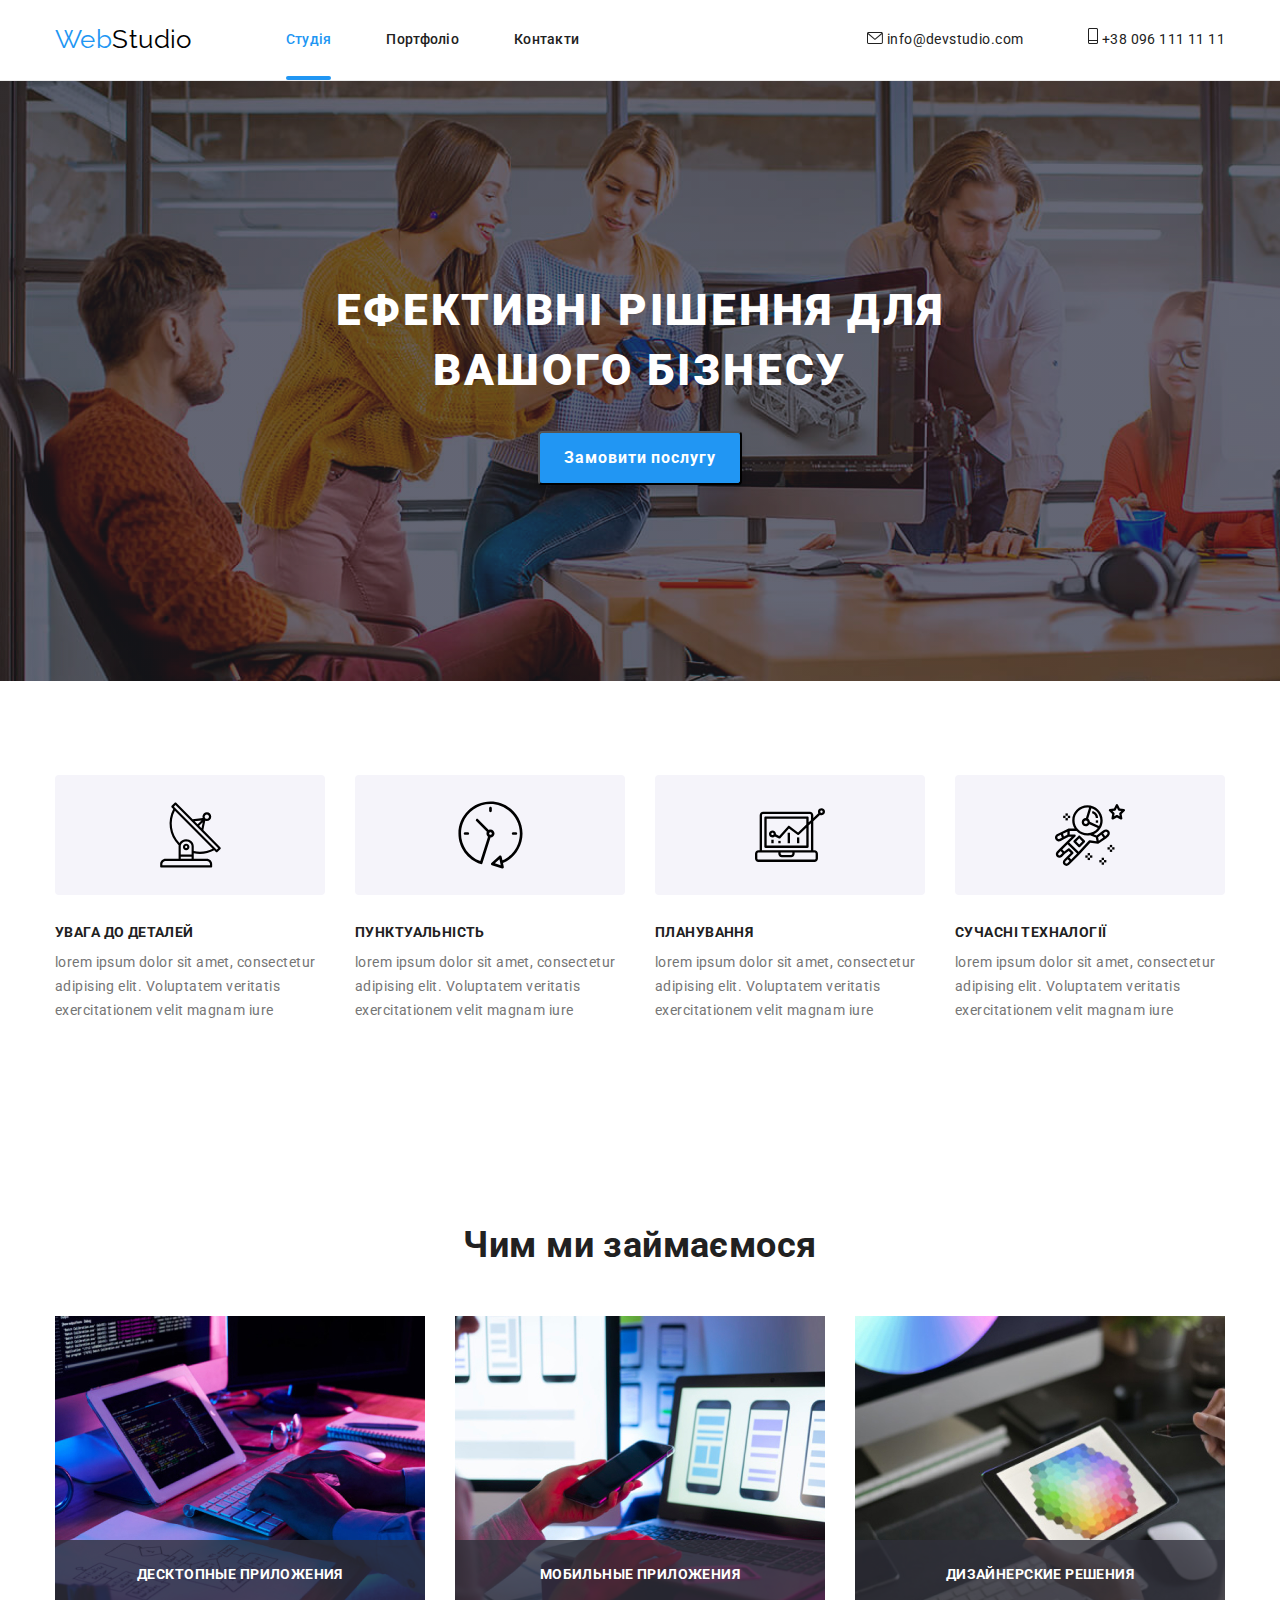
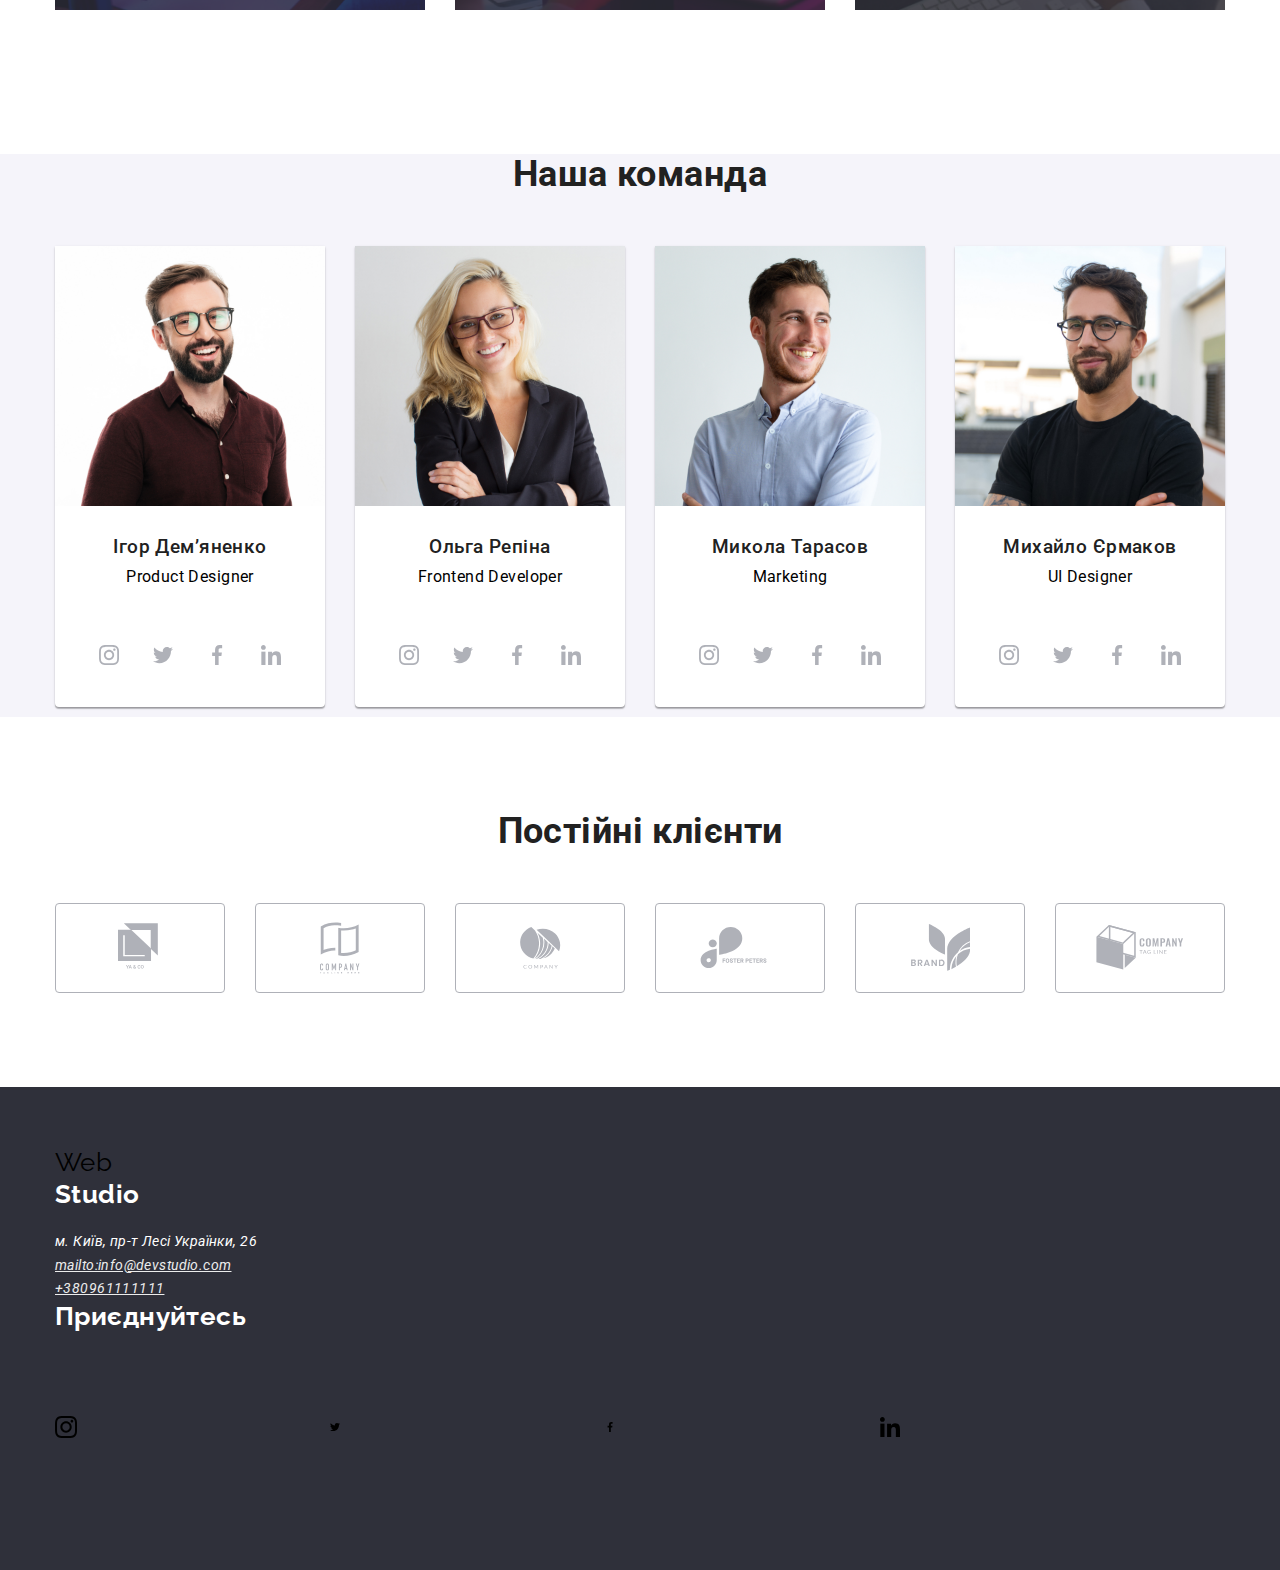
==== index.html @ a6f853f0 "commit" ====
<!DOCTYPE html>
<html lang="en">
<head>
    <meta charset="UTF-8">
    <meta http-equiv="X-UA-Compatible" content="IE=edge">
    <meta name="viewport" content="width=device-width, initial-scale=1.0">
    <link
    href="https://fonts.googleapis.com/css2?family=Raleway:ital,wght@0,700;1,700&family=Roboto:wght@400;500;700;900&display=swap"
    rel="stylesheet"
    />
    <link rel="stylesheet" href="https://cdnjs.cloudflare.com/ajax/libs/modern-normalize/1.1.0/modern-normalize.css" />
    <link rel="stylesheet" href="./css/stayl.css">
    <title>Document</title>
</head>
<body>
  
    <!-- Шапка -->
    <header class="border">
      <div class="container">
      <nav class="top-navigation">
      <a href="./" class="logo link"><span class="logo-interactive">Web</span>Studio</a>
      <ul class="list top-conection">
      <li class="item"><a href="./index.html" class="link current nav-link">Студія</a></li>
      <li class="item"><a href="./portfolio.html" class="link nav-link">Портфоліо</a></li>
      <li class="item"><a href="" class="link nav-link">Контакти</a></li>
      </ul>
      <ul class="list top-contacts">
      <li class="item">
      <a href="mailto:info@devstudio.com" class="link contacts">
      <svg class="icon-contacts" width="16" height="12">
      <use href="./img/sprite.svg#icon-envelope"></use>
      </svg>
      info@devstudio.com
      </a>
      </li>
      <li><a href="tel:+380961111111" class="link contacts">
      <svg class="icon-contacts" width="10" height="16">
      <use href="./img/sprite.svg#icon-vector"></use>
      </svg>
      +38 096 111 11 11</a></li>
      </ul>
      </nav>
      </div>
      </header>

    <main>
        <!--Ефективні рішення для бізнесу -->
     <section class="hero">
      <div class="container">
        <h1 class="hero-title">Ефективні рішення для вашого бізнесу</h1>
        <button type="button" class="hero-button">Замовити послугу</button> 
      </div>
     </section>

    

     <!--позетивни сторони-->
     <section class="section about-us">
      <div class="container">
      <h2 class="visually-hidden">наші переваги</h2>
      <ul class="list about-us-list">
        <li class="item"> <div class="abaut-icon"><svg class="icon" width="65" haighi="70"><use href="./img/sprite.svg#icon-antenna"></use></svg></div>
          <h3 class="about-us-title">УВАГА ДО ДЕТАЛЕЙ</h3>
          <p>lorem ipsum dolor sit amet, consectetur adipising elit. Voluptatem veritatis exercitationem velit magnam iure </p></li>
        <li class="item"><div class="abaut-icon"><svg class="icon" width="67" haighi="70"><use href="./img/sprite.svg#icon-clock-1"></use></svg></div>
          <h3 class="about-us-title">Пунктуальність</h3>
          <p>lorem ipsum dolor sit amet, consectetur adipising elit. Voluptatem veritatis exercitationem velit magnam iure</p></li>
        <li class="item"><div class="abaut-icon"><svg class="icon" width="70" haighi="54"><use href="./img/sprite.svg#icon-diagram-1"></use></svg></div>
          <h3 class="about-us-title">Планування</h3>
          <p>lorem ipsum dolor sit amet, consectetur adipising elit. Voluptatem veritatis exercitationem velit magnam iure</p></li>
        <li class="item"><div class="abaut-icon"><svg class="icon" width="70" haighi="70"><use href="./img/sprite.svg#icon-astronaut"></use></svg></div>
          <h3 class="about-us-title">сучасні техналогіЇ</h3>
          <p>lorem ipsum dolor sit amet, consectetur adipising elit. Voluptatem veritatis exercitationem velit magnam iure</p></li>
      </ul>
    </div>  
     </section>

     <!--Чим ми займаємося-->
     <section class="our-work section ">
      <div class="container">
      <h2 class="section-nav">Чим ми займаємося</h2>
      <ul class="list our-work-list ">
        <li class="item-woks"><img src="./img/img.jpg" alt="компютер" width="370"> 
           <p class="our-works-text">Десктопные приложения</p>
        </li>
        <li class="item-woks"><img src="./img/box 2.jpg" alt="телефон" width="370">
        <p class="our-works-text">Мобильные приложения</p></li>
        <li class="item-woks"><img src="./img/box 3.jpg" alt="планшет" width="370">
        <p class="our-works-text">Дизайнерские решения</p></li>
      </ul>
    </div>
     </section>
      
    

     <section class=" our-team">
      <div class="container">
      <h2 class="section-nav">Наша команда</h2>
      <ul class="list-team list">
        <li class="team-member"> 
          <img src="./img/w.jpg" alt="Ігор Дем’яненко" width="270">
          <div class="team-info"> <h3 class="team-title">Ігор Дем’яненко</h3>
            <p>Product Designer</p> </div>  
         
          <ul class="list social-icon">
            <li class="social-icon-item"><a href="" class="social-icon-link" target="_blank"><svg class="icon">
                  <use href="./img/sprite.svg#icon-instagram"></use>
                </svg></a></li>
            <li class="social-icon-item"><a href="" class="social-icon-link" target="_blank"><svg class="icon">
                  <use href="./img/sprite.svg#icon-twitter"></use>
                </svg></a></li>
            <li class="social-icon-item"><a href="" class="social-icon-link" target="_blank"><svg class="icon">
                  <use href="./img/sprite.svg#icon-facebook"></use>
                </svg></a></li>
            <li class="social-icon-item"><a href="" class="social-icon-link" target="_blank"><svg class="icon">
                  <use href="./img/sprite.svg#icon-linkedin"></use>
                </svg></a></li>
          </ul>
        </li>
       
        <li class="team-member">
          <img src="./img/ww.jpg" alt="Ольга Репіна" width="270">
          <div class="team-info"> <h3 class="team-title"> Ольга Репіна</h3>
            <p>Frontend Developer</p></div>
              <ul class="list social-icon">
            <li class="social-icon-item"><a href="" class="social-icon-link" target="_blank"><svg class="icon">
                  <use href="./img/sprite.svg#icon-instagram"></use>
                </svg></a></li>
            <li class="social-icon-item"><a href="" class="social-icon-link" target="_blank"><svg class="icon">
                  <use href="./img/sprite.svg#icon-twitter"></use>
                </svg></a></li>
            <li class="social-icon-item"><a href="" class="social-icon-link" target="_blank"><svg class="icon">
                  <use href="./img/sprite.svg#icon-facebook"></use>
                </svg></a></li>
            <li class="social-icon-item"><a href="" class="social-icon-link" target="_blank"><svg class="icon">
                  <use href="./img/sprite.svg#icon-linkedin"></use>
                </svg></a></li>
          </ul>
        </li>

        <li class="team-member">
          <img src="./img/www.jpg" alt="Микола Тарасов" width="270">
          <div class="team-info"> 
            <h3 class="team-title">Микола Тарасов</h3>
            <p>Marketing</p>
          </div>
        
          <ul class="list social-icon">
            <li class="social-icon-item"><a href="" class="social-icon-link" target="_blank"><svg class="icon">
                  <use href="./img/sprite.svg#icon-instagram"></use>
                </svg></a></li>
            <li class="social-icon-item"><a href="" class="social-icon-link" target="_blank"><svg class="icon">
                  <use href="./img/sprite.svg#icon-twitter"></use>
                </svg></a></li>
            <li class="social-icon-item"><a href="" class="social-icon-link" target="_blank"><svg class="icon">
                  <use href="./img/sprite.svg#icon-facebook"></use>
                </svg></a></li>
            <li class="social-icon-item"><a href="" class="social-icon-link" target="_blank"><svg class="icon">
                  <use href="./img/sprite.svg#icon-linkedin"></use>
                </svg></a></li>
          </ul>
          
        </li>

        <li class="team-member">
          <img src="./img/wwww.jpg" alt="UI Designer" width="270" />
          <div class="team-info">
            <h3 class="team-title">Михайло Єрмаков</h3>
            <p>UI Designer</p>
          </div>
          <ul class="list social-icon">
            <li class="social-icon-item"><a href="" class="social-icon-link" target="_blank"><svg class="icon">
                  <use href="./img/sprite.svg#icon-instagram"></use>
                </svg></a></li>
            <li class="social-icon-item"><a href="" class="social-icon-link" target="_blank"><svg class="icon">
                  <use href="./img/sprite.svg#icon-twitter"></use>
                </svg></a></li>
            <li class="social-icon-item"><a href="" class="social-icon-link" target="_blank"><svg class="icon">
                  <use href="./img/sprite.svg#icon-facebook"></use>
                </svg></a></li>
            <li class="social-icon-item"><a href="" class="social-icon-link" target="_blank"><svg class="icon">
                  <use href="./img/sprite.svg#icon-linkedin"></use>
                </svg></a></li>
          </ul>
        </li>

        </li>
      </ul>
    </div>
     </section>
     <!--Постійні клієнти-->

     <section class="section">

      <div class="container">

        <h2 class="section-nav">Постійні клієнти</h2>

        <ul class="list client-list">

          <li class="client-item"><a href="" class="client-link"><svg class="client-item" width="44" height="49">

                <use href="./img/sprite.svg#icon-logo-1"></use>

              </svg></a></li>

          <li class="client-item"><a href="" class="client-link"><svg class="client-item" width="40" height="52">

                <use href="./img/sprite.svg#icon-logo-2"></use>

              </svg></a></li>

          <li class="client-item"><a href="" class="client-link"><svg class="client-item" width="41" height="42">

                <use href="./img/sprite.svg#icon-logo-3"></use>

              </svg></a></li>

          <li class="client-item"><a href="" class="client-link"><svg class="client-item" width="80" height="42">

                <use href="./img/sprite.svg#icon-logo-4"></use>

              </svg></a></li>

          <li class="client-item"><a href="" class="client-link"><svg class="client-item" width="59" height="47">

                <use href="./img/sprite.svg#icon-logo-5"></use>

              </svg></a></li>

          <li class="client-item"><a href="" class="client-link"><svg class="client-item" width="90" height="45">

                <use href="./img/sprite.svg#icon-logo-6"></use>

              </svg></a></li>

        </ul>

      </div>

    </section>
    
     <footer class="footer-bg">
      <div class="container">
        <a href=""class="link logo">Web
           <span class="logo-footer">Studio</span>          
        </a>
      
      <address>
        <ul class="list">
          <li class="adres">м. Київ, пр-т Лесі Українки, 26</li>
        <li class="adres-nav"><a href="mailto:info@devstudio.com"class="link-nav">mailto:info@devstudio.com</a></li>
        <li class="adres-nav"><a href="tel:+380961111111"class="link-nav">+380961111111</a></li>
        </ul>
      </address>
    </div>
    <div class="container">
      <span class="logo-footer">Приєднуйтесь</span>
       <ul class="list section-li" >
          <li class="item-client"><svg class="item-client" width="22" haighi="22"><use href="./img/sprite.svg#icon-instagram"></use></svg></a></li>
           <li class="item-client"><svg class="item-client" width="10" haighi="20"><use href="./img/sprite.svg#icon-twitter"></use></svg></a></li>
           <li class="item-client"><svg class="item-client" width="10" haighi="20"><use href="./img/sprite.svg#icon-facebook"></use></svg></a></li>
           <li class="item-client"><svg class="item-client" width="20" haighi="20"><use href="./img/sprite.svg#icon-linkedin"></use></svg></a></li>
         </div>   
         
       </ul>
       </div>
     </footer>

    <!--Приєднуйтесь -->
     <!-- <section class="section-ikon"> -->
     
     <!-- </section> -->


    </main>
        
    
</body>
</html>
---- css/stayl.css ----
:root{
    --accent-color: #2196f3;
    --primary-text-color: #212121;
    --secondary-text-color: #757575;
    --primary-background-color: #f5f4fa;
    --hero-footer-background: #2f303a;
    --nav-footer-colot: rgba(255, 255, 255, 0.6);
    --animation-color:125 ;
}


body{
    font-family: 'Roboto', sans-serif;
    font-weight: 400;
  font-size: 14px;
  line-height: 1.71;
  letter-spacing: 0.03em;
}

img {
  display: block;
  max-width: 100%;
  height: auto;
}

h1,
h2,
h3,
h4,
h5,
h6,
p,

.ul {
  margin-top: 0;
}

.list {
    list-style: none;
    margin: 0;
    padding: 0;
  }

  .container {
    width: 1200px;
    padding-left: 15px;
    padding-right: 15px;
    margin-left: auto;
    margin-right: auto;
  }


  .section{
    padding-top: 94px;
    padding-bottom: 94px;
  }

  .link {
    text-decoration: none;
    color: var(--primary-text-color);
  }

  
  .link:hover,
  .link:focus {
    color: var(--accent-color);
  }

  .address {
    font-style: normal;
  }

  .visually-hidden {
    position: absolute !important;
    clip: rect(1px 1px 1px 1px);
    clip: rect(1px, 1px, 1px, 1px);
    padding: 0 !important;
    border: 0 !important;
    height: 1px !important;
    width: 1px !important;
    overflow: hidden;
  }

  .border {
    border-bottom: 1px solid #ECECEC;
    }
    
    .top-navigation {
    display: flex;
    align-items: center;
    }
    
    .logo {
    padding-top: 24px;
    padding-bottom: 25px;
    font-family: 'Raleway', sans-serif;
    font-size: 26px;
    line-height: 1.19;
    color: #000000;
    transition:color:var(--animation)
    }
    
    .logo-interactive {
    color: var(--accent-color);
    }
    
    .top-conection {
    display: flex;
    margin-left: 94px;
    }
    
    .top-conection>.item:not(:last-child) {
    margin-right: 55px;
    }
    
    .nav-link.current::after{
      content: "";
      position: absolute;
      bottom: -1px;
      left: 0;
      width: 100%;
      height: 4px;
      border-radius: 2px;
     background: var(--accent-color);
    }
    .nav-link.current{
     position: relative;
     color: var(--accent-color);
    }

    .nav-link {
    padding-top: 32px;
    padding-bottom: 32px;
    
    font-weight: 500;
    font-size: 14px;
    line-height: 1.14;
    letter-spacing: 0.02em;
    color: var(--primary-text-color);
    }
    
    .top-contacts {
    display: flex;
    margin-left: auto;
    }
    
    .top-contacts>.item:not(:last-child) {
    margin-right: 55px;
    }
    
    .top-contacts>.item:not(:last-child) {
    margin-left: 30px;
    }
    
    .icon-contacts {
    margin-left: 10px;
    fill: currentColor;
    }
    
    .current {
    color: var(--accent-color);
    }

  /* hero */
  .hero {
    margin-right: auto;
    margin-left: auto;
    padding-top: 200px;
    padding-bottom: 200px;
    max-width: 1600px;
    height: 600px;
    text-align: center;
    background-image: linear-gradient(to right, rgba(47, 48, 58, 0.4),rgba(47, 48, 58, 0.4)), url(../img/Img.png);
    background-color: var(--hero-footer-background);
  }

  .hero-title{
    margin: 0 auto 30px;
  max-width: 696px;
  font-weight: 900;
  font-size: 44px;
  line-height: 1.36;
  text-align: center;
  letter-spacing: 0.06em;
  text-transform: uppercase;
  color: #ffffff;
  }

  .hero-button{

    padding: 10px 24px;
  box-shadow: 0px 4px 4px rgba(0, 0, 0, 0.15);
  border-radius: 4px;
  min-width: 200px;
  color: #ffffff;
  background-color: var(--accent-color);
  font-weight: 700;
  font-size: 16px;
  line-height: 1.87;
  letter-spacing: 0.06em;
  cursor: pointer;
  }

  .hero-button:hover,
.hero-button:focus {
  background-color: #188ce8;
}

 /* Особенности */
 .link-client:hover,
 .link-client:focus{
 border:1px solid var(--accent-color);
 fill: var(--accent-color);
 }
 .nav-list{
   display: flex;
   flex-wrap: wrap;
   margin-top: -30px;
   margin-left: -30px;
 }
 
 .nav-list > .nav-item{
  flex-basis: calc((100% - 30px * 6) / 6);
   margin-top: 30px;
   margin-left: 30px;
 }
 .link-client{
   display: flex;
   justify-content: center;
   align-items: center;
   width: 170px;
   height: 90px;
   border: 1px solid #AFB1B8;
   border-radius: 4px;
   fill: #AFB1B8;
 }
 

/*about-us*/

.about-us{
  padding-top: 94px;
}
  
.abaut-icon{
  display: flex;
  justify-content: center;
  align-items: center;
  width: 100%;
  height: 120px;
  background: #F5F4FA;
  border-radius: 4px;
  margin-bottom: 30px;
}
.about-us-title{
  margin-bottom: 10px;
  font-weight: 700;
  font-size: 14px;
  line-height: 1.14;
  text-transform: uppercase;
  color: var(--primary-text-color);
}


.about-us-title+p {
  color: var(--secondary-text-color);
}
   
/*Наша команда*/
.section-nav{
  margin-bottom: 50px;
  font-weight: 700;
  font-size: 36px;
  line-height: 1.16;
  text-align: center;
  color: var(--primary-text-color);
}

.our-team{
  background: #F5F4FA;
}

.item-woks{
  position: relative;
}

.list-team{
display: flex;
flex-wrap: wrap;
margin-top: -30px;
margin-left:-30px;

}

.team-title{
  margin-bottom: 10px;
  font-weight: 500;
  color: var(--primary-text-color);
}

.team-member{
  flex-basis: calc((100% - 30px * 4) / 4);
  margin-top: 30px;
  margin-left: 30px;

  margin-bottom: 10px;
font-size: 16px;
line-height: 1.18;
text-align: center;
  margin-bottom: 10px;
  font-size: 16px;
  line-height: 1.18;
  text-align: center;
  background: #FFFFFF;
  box-shadow: 0px 1px 3px rgba(0, 0, 0, 0.12), 0px 1px 1px rgba(0, 0, 0, 0.14), 0px 2px 1px rgba(0, 0, 0, 0.2);
  border-radius: 0px 0px 4px 4px;

}

.social-icon .icon {
  width: 20px;
  height: 20px;
}


.social-icon-item {
  width: 44px;
  height: 44px;
}

.social-icon-link {
  display: flex;
  justify-content: center;
  align-items: center;
  width: 100%;
  height: 100%;
  border-radius: 50%;
  fill: #AFB1B8;
  background-color: #ffffff;
  
}

.social-icon>.social-icon-item:not(:last-child) {
  margin-right: 10px;
}

.social-icon {
  display: inline-flex;
  padding-bottom: 30px;

}

.social-icon-link:hover,
.social-icon-link:focus {
  background-color: var(--accent-color);
  fill: #ffffff;
}
 



.team-info{
  padding-top: 30px;
  padding-bottom: 30px;
}
/* постійні клиенти */
.client-link:hover,
.client-link:focus{
border:1px solid var(--accent-color);
fill: var(--accent-color);
}
.client-list{
  display: flex;
  flex-wrap: wrap;
  margin-top: -30px;
  margin-left: -30px;
}

.client-list > .client-item{
 flex-basis: calc((100% - 30px * 6) / 6);
  margin-top: 30px;
  margin-left: 30px;
}
.client-link{
  display: flex;
  justify-content: center;
  align-items: center;
  width: 170px;
  height: 90px;
  border: 1px solid #AFB1B8;
  border-radius: 4px;
  fill: #AFB1B8;
}
 /* портфолио */
 
.description {
  padding: 20px 24px;
  background: #FFFFFF;
  cursor: pointer;
  border-right: 1px solid var(--border-color);
  border-left: 1px solid var(--border-color);
  border-bottom: 1px solid var(--border-color);
}

.description:hover,
.description:focus {
  box-shadow: 0px 1px 1px rgba(0, 0, 0, 0.12),
    0px 4px 4px rgba(0, 0, 0, 0.06),
    1px 4px 6px rgba(0, 0, 0, 0.16);
}

.projects-list{
  display: flex;
  flex-wrap: wrap;
  margin-left: -30px;
  margin-top: -30px;
}

.projects-list > .projects-item:not(:last-child){
  flex-basis: calc((100% - 30px * 3) / 3);
  margin-left: 30px;
  margin-top: 30px;
}
/* <!-- Шапка -->*/


/* Герой */
.top-conection{
  display: flex; 
  margin-left: 94px;;
} 

.top-conection > .item:not(:last-child){
  margin-right: 55px;
}
.top-contacts{
  display: flex;
  margin-left: auto;
}
.top-contacts > .item:not(:last-child){
  margin-right: 55px;
}
.border{
  border-bottom:  1px solid #ECECEC;;
}

.about-us-list{
  display: flex;
  flex-wrap: wrap;
  margin-left: -30px;
  margin-top: -30px;
}

.about-us-list  > .item{
  flex-basis: calc((100% - 30px * 4) / 4);
  margin-left: 30px;
  margin-top: 30px;
}

.our-works-text {
  position: absolute;
  left: 0;
  bottom: 0;
  display: flex;
  justify-content: center;
  align-items: center;
  margin: 0;
  width: 100%;
  min-height: 70px;
  background: rgba(47, 48, 58, 0.8);
  font-weight: 700;
  font-size: 14px;
  line-height: 1.14;
  text-align: center;
  text-transform: uppercase;
  color: #FFFFFF;
}

.our-work-list {
  margin-bottom: 50px;
  display: flex;
  flex-wrap: wrap;
  margin-left: -30px;
  margin-top: -30px;
}

.our-work-list>.item-woks {
  flex-basis: calc((100% - 30px * 3) / 3);
  margin-left: 30px;
  margin-top: 30px;
}

.filtr-bdn{
  display: flex;
  justify-content: center;
  margin-bottom: 50px;
}

.filtr-bdn >.item:not(:last-child){
  margin-right: 8px;
}

.button-menu{
padding: 6px 22px;

  background: #f5f4fa;
  font-weight: 500;
  font-size: 16px;
  line-height: 1.62;
  text-align: center;
  border: transparent;
  border-radius: 4px;
  cursor: pointer;
}

.button-menu:focus,
.button-menu:hover{
  color: #ffffff;
  background-color: #2196f3;
}

.projects-title {
  font-weight: 700;
  font-size: 18px;
  line-height: 2;
  letter-spacing: 0.06em;
}

 /* footer */
 .footer-bg{
  padding-top: 60px;
  padding-bottom: 60px;
  background-color: #2F303A;
 }

 .adres{
font-size: 14px;
line-height: 1.7;

color: #FFFFFF;
 }
.adres-nav{
  font-size: 14px;
  line-height: 1.7;
  
  color: rgba(255, 255, 255, 0.6);

}
  
.logo-footer {
  display: block;
  margin-bottom: 20px;

  font-family: 'Raleway', sans-serif;
  font-weight: 700;
  font-size: 26px;
  line-height: 1.19;
  color: #FFFFFF;
}

.link-nav{
  color: #ECECEC;
}

.teem{
  position: absolute;
width: 116px;
height: 16px;
left: 516px;
top: 2749px;

font-family: 'Roboto';
font-style: normal;
font-weight: 700;
font-size: 14px;
line-height: 1.19;
color: #FFFFFF;

}

/* Приєднуйтесь */
.section-ikon{
  background: #2F303A;
}

.section-link{
  padding-top: 94px;
  padding-bottom: 94px;
  color: #FFFFFF;
}

.section-li{
  display: flex;
  flex-wrap: wrap;
  margin-top: -10px;
  margin-left: -10px;
  color: #FFFFFF;
}

.section-li > .item-client{
 flex-basis: calc((100% - 30px * 4) / 4);
  margin-top: 10px;
  margin-left: 10px;
}

.item-client{
  color: #FFFFFF;
}
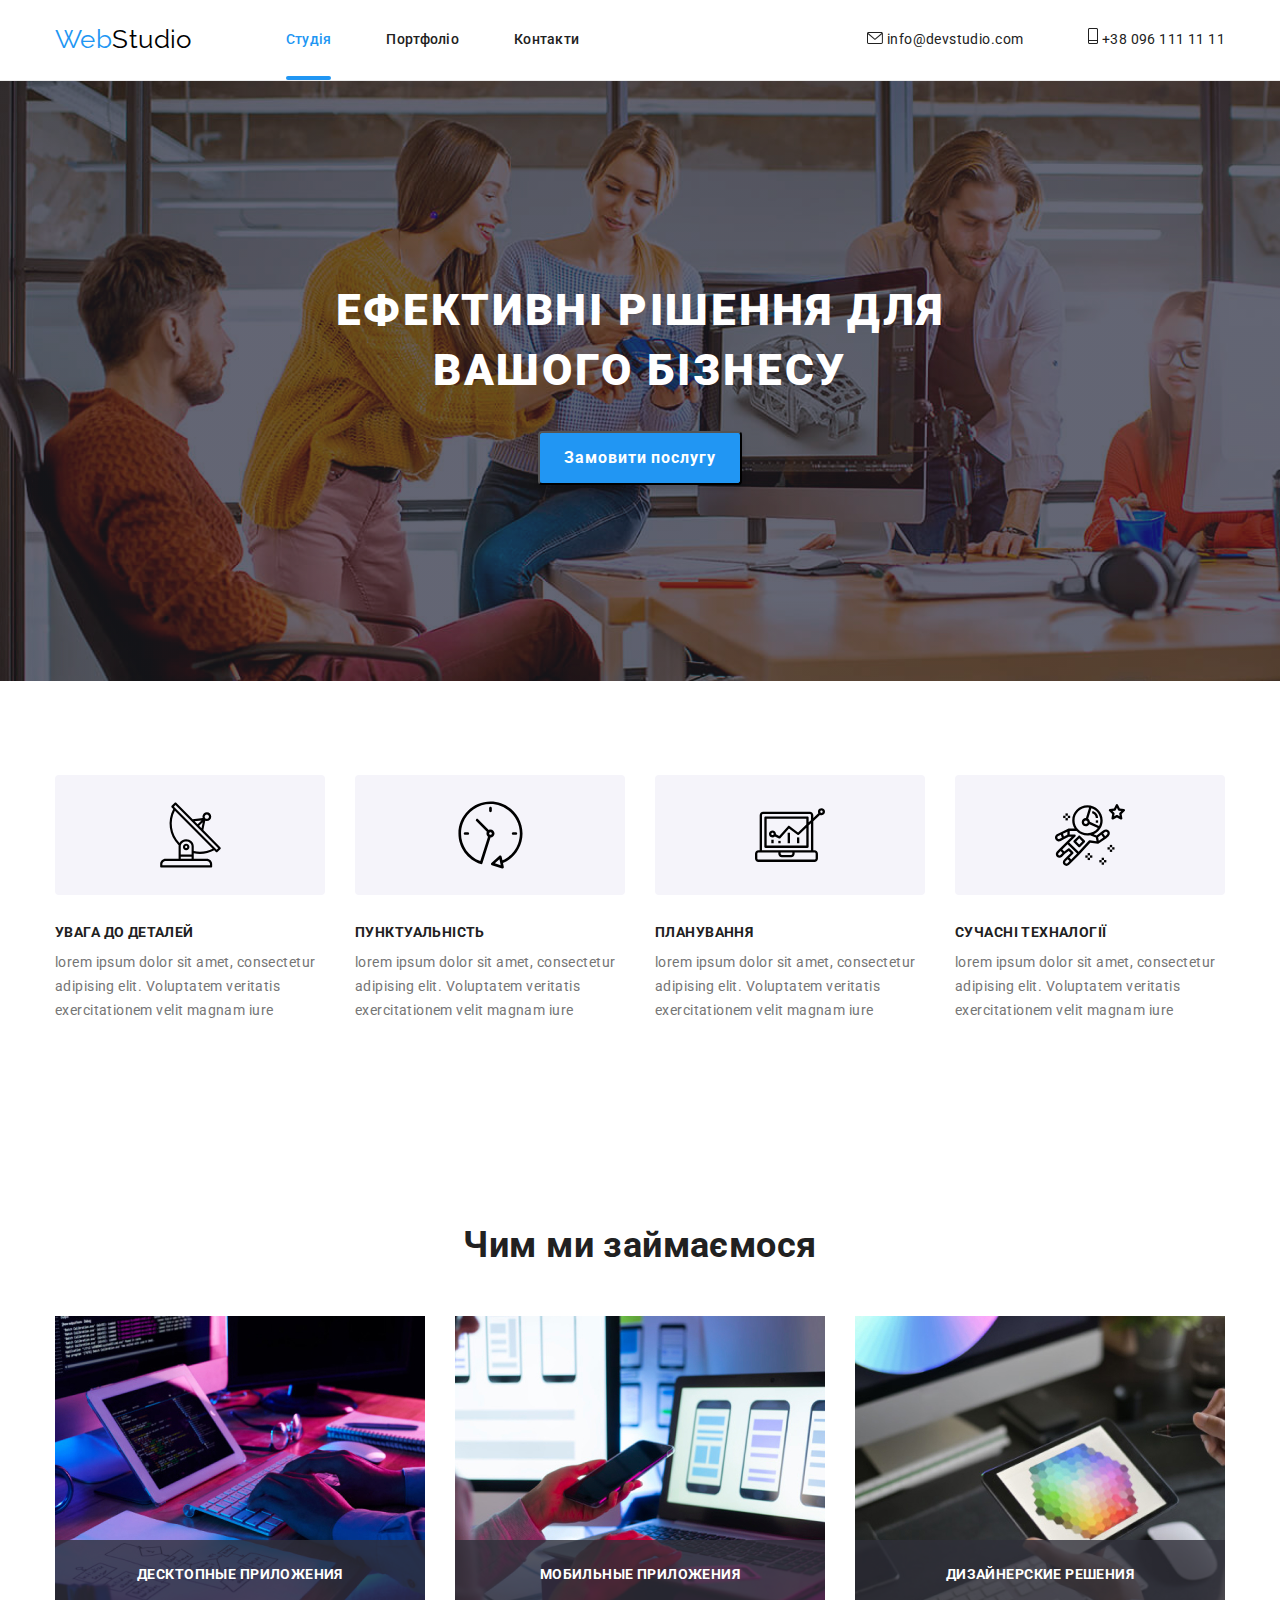
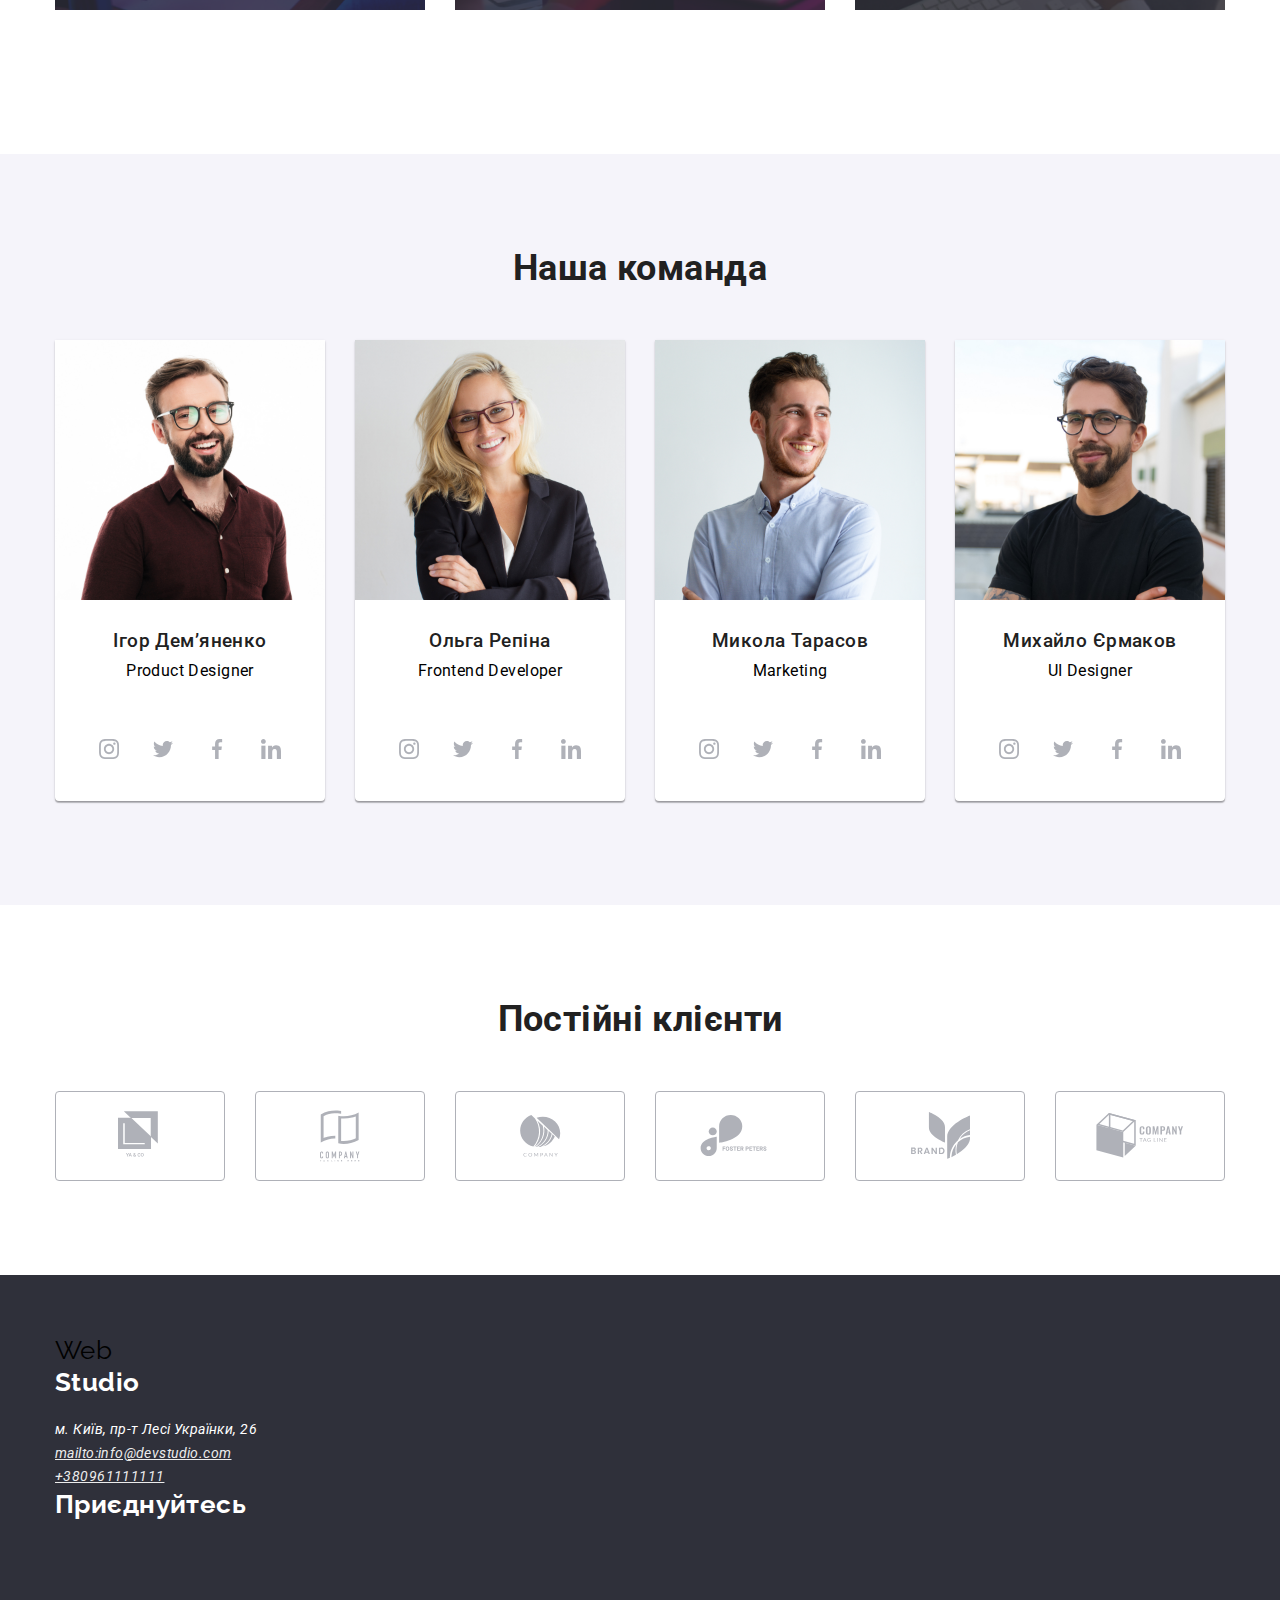
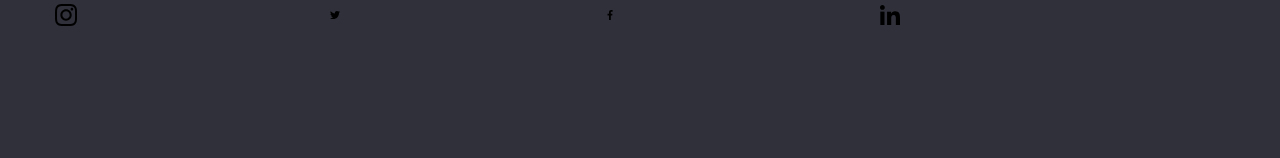
==== commit 4e14438f: "commit" ====
--- a/index.html
+++ b/index.html
@@ -93,7 +93,7 @@
       
     
 
-     <section class=" our-team">
+     <section class=" our-team section">
       <div class="container">
       <h2 class="section-nav">Наша команда</h2>
       <ul class="list-team list">
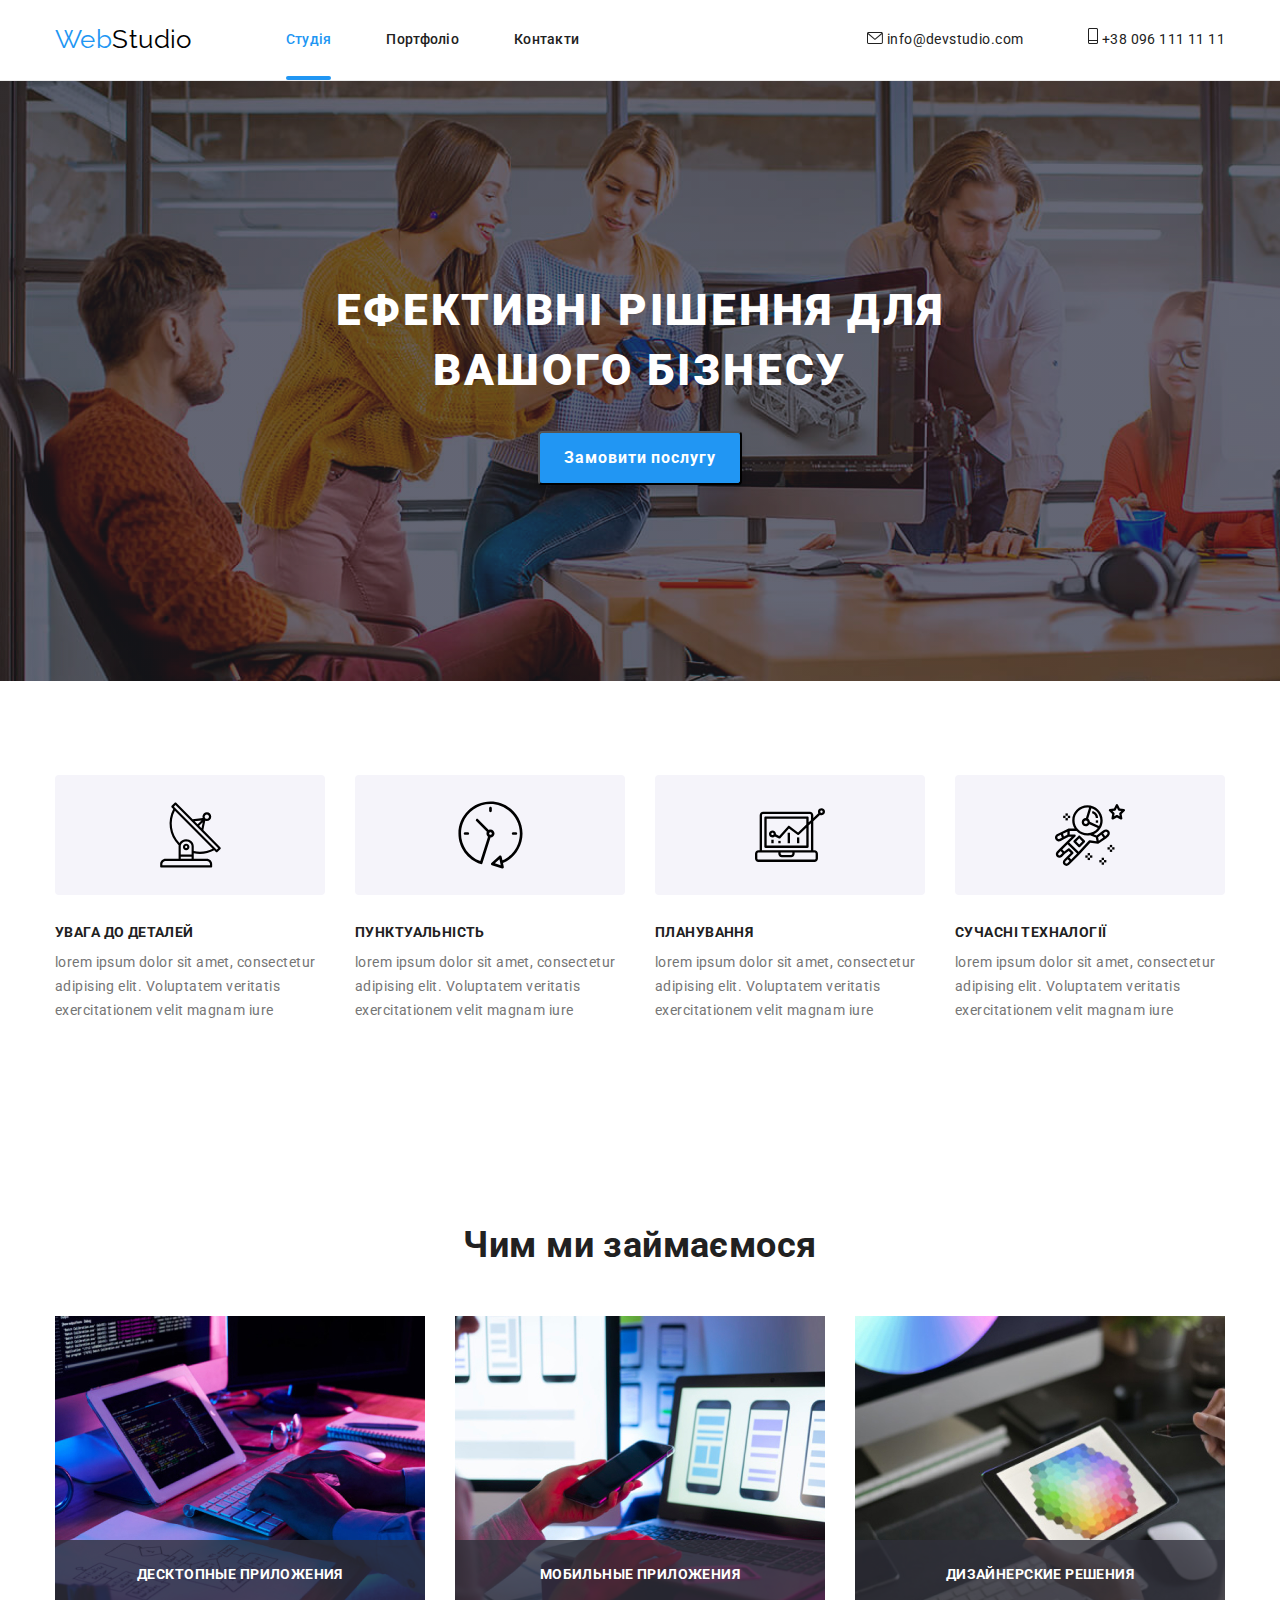
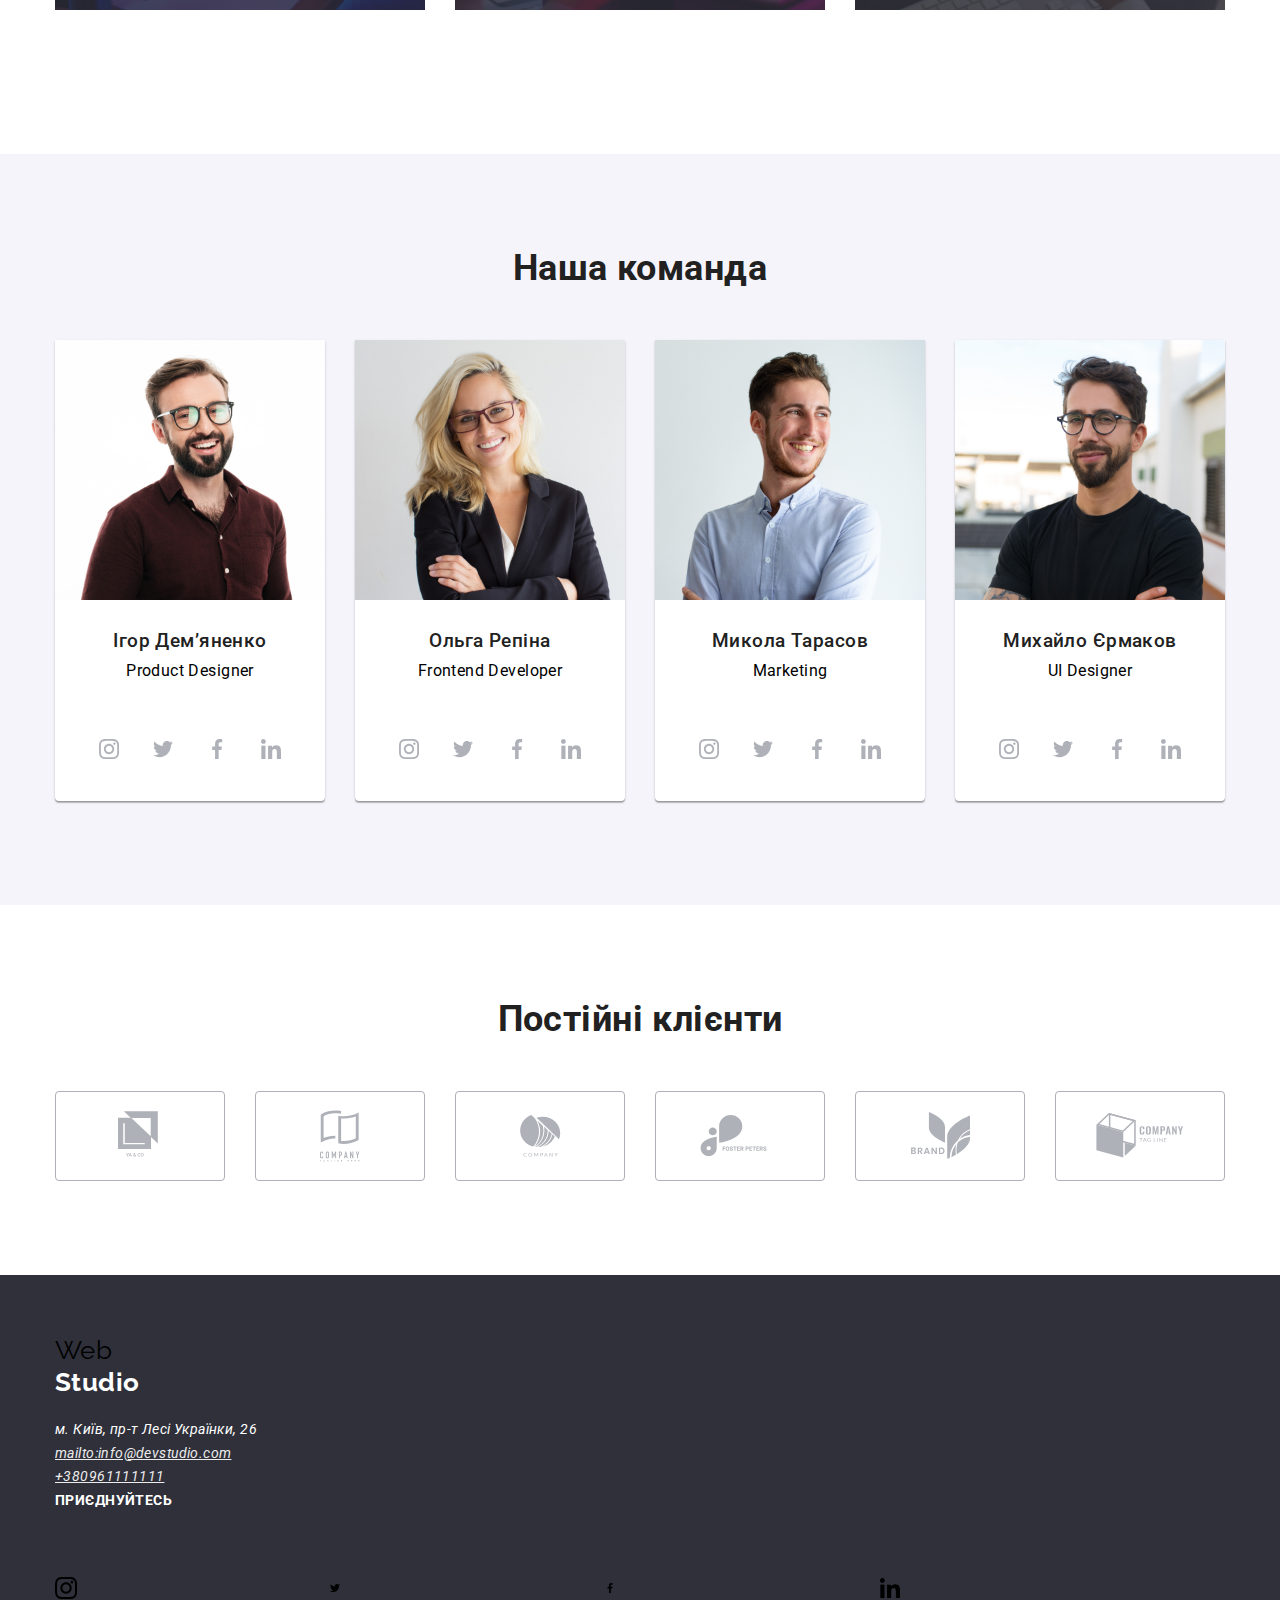
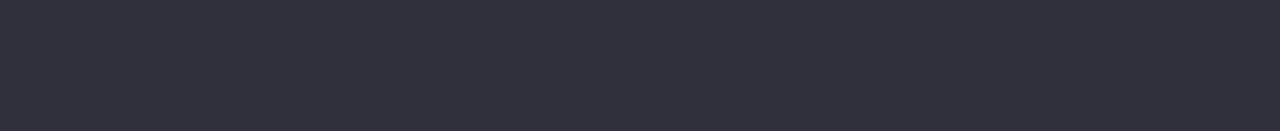
==== commit a2e35db5: "commit" ====
--- a/index.html
+++ b/index.html
@@ -241,30 +241,30 @@
     </section>
     
      <footer class="footer-bg">
-      <div class="container">
-        <a href=""class="link logo">Web
-           <span class="logo-footer">Studio</span>          
-        </a>
-      
-      <address>
-        <ul class="list">
-          <li class="adres">м. Київ, пр-т Лесі Українки, 26</li>
-        <li class="adres-nav"><a href="mailto:info@devstudio.com"class="link-nav">mailto:info@devstudio.com</a></li>
-        <li class="adres-nav"><a href="tel:+380961111111"class="link-nav">+380961111111</a></li>
-        </ul>
-      </address>
-    </div>
-    <div class="container">
-      <span class="logo-footer">Приєднуйтесь</span>
-       <ul class="list section-li" >
-          <li class="item-client"><svg class="item-client" width="22" haighi="22"><use href="./img/sprite.svg#icon-instagram"></use></svg></a></li>
-           <li class="item-client"><svg class="item-client" width="10" haighi="20"><use href="./img/sprite.svg#icon-twitter"></use></svg></a></li>
-           <li class="item-client"><svg class="item-client" width="10" haighi="20"><use href="./img/sprite.svg#icon-facebook"></use></svg></a></li>
-           <li class="item-client"><svg class="item-client" width="20" haighi="20"><use href="./img/sprite.svg#icon-linkedin"></use></svg></a></li>
-         </div>   
-         
-       </ul>
-       </div>
+      <div class="container"> 
+        <div><a href=""class="link logo">Web
+        <span class="logo-footer">Studio</span>          
+     </a>
+   
+   <address>
+     <ul class="list">
+       <li class="adres">м. Київ, пр-т Лесі Українки, 26</li>
+     <li class="adres-nav"><a href="mailto:info@devstudio.com"class="link-nav">mailto:info@devstudio.com</a></li>
+     <li class="adres-nav"><a href="tel:+380961111111"class="link-nav">+380961111111</a></li>
+     </ul>
+   </address>
+  </div>
+
+  <div class="blok">
+    <span class="joy">Приєднуйтесь</span>
+    <ul class="list section-li" >
+       <li class="item-client"><svg class="item-client" width="22" haighi="22"><use href="./img/sprite.svg#icon-instagram"></use></svg></a></li>
+        <li class="item-client"><svg class="item-client" width="10" haighi="20"><use href="./img/sprite.svg#icon-twitter"></use></svg></a></li>
+        <li class="item-client"><svg class="item-client" width="10" haighi="20"><use href="./img/sprite.svg#icon-facebook"></use></svg></a></li>
+        <li class="item-client"><svg class="item-client" width="20" haighi="20"><use href="./img/sprite.svg#icon-linkedin"></use></svg></a></li>
+     </ul>
+  </div>
+     </div>
      </footer>
 
     <!--Приєднуйтесь -->
--- a/css/stayl.css
+++ b/css/stayl.css
@@ -605,4 +605,17 @@
 
 .item-client{
   color: #FFFFFF;
+}
+
+.joy{
+  font-family: 'Roboto';
+font-style: normal;
+font-weight: 700;
+font-size: 14px;
+line-height: 16px;
+letter-spacing: 0.03em;
+text-transform: uppercase;
+
+color: #FFFFFF;
+
 }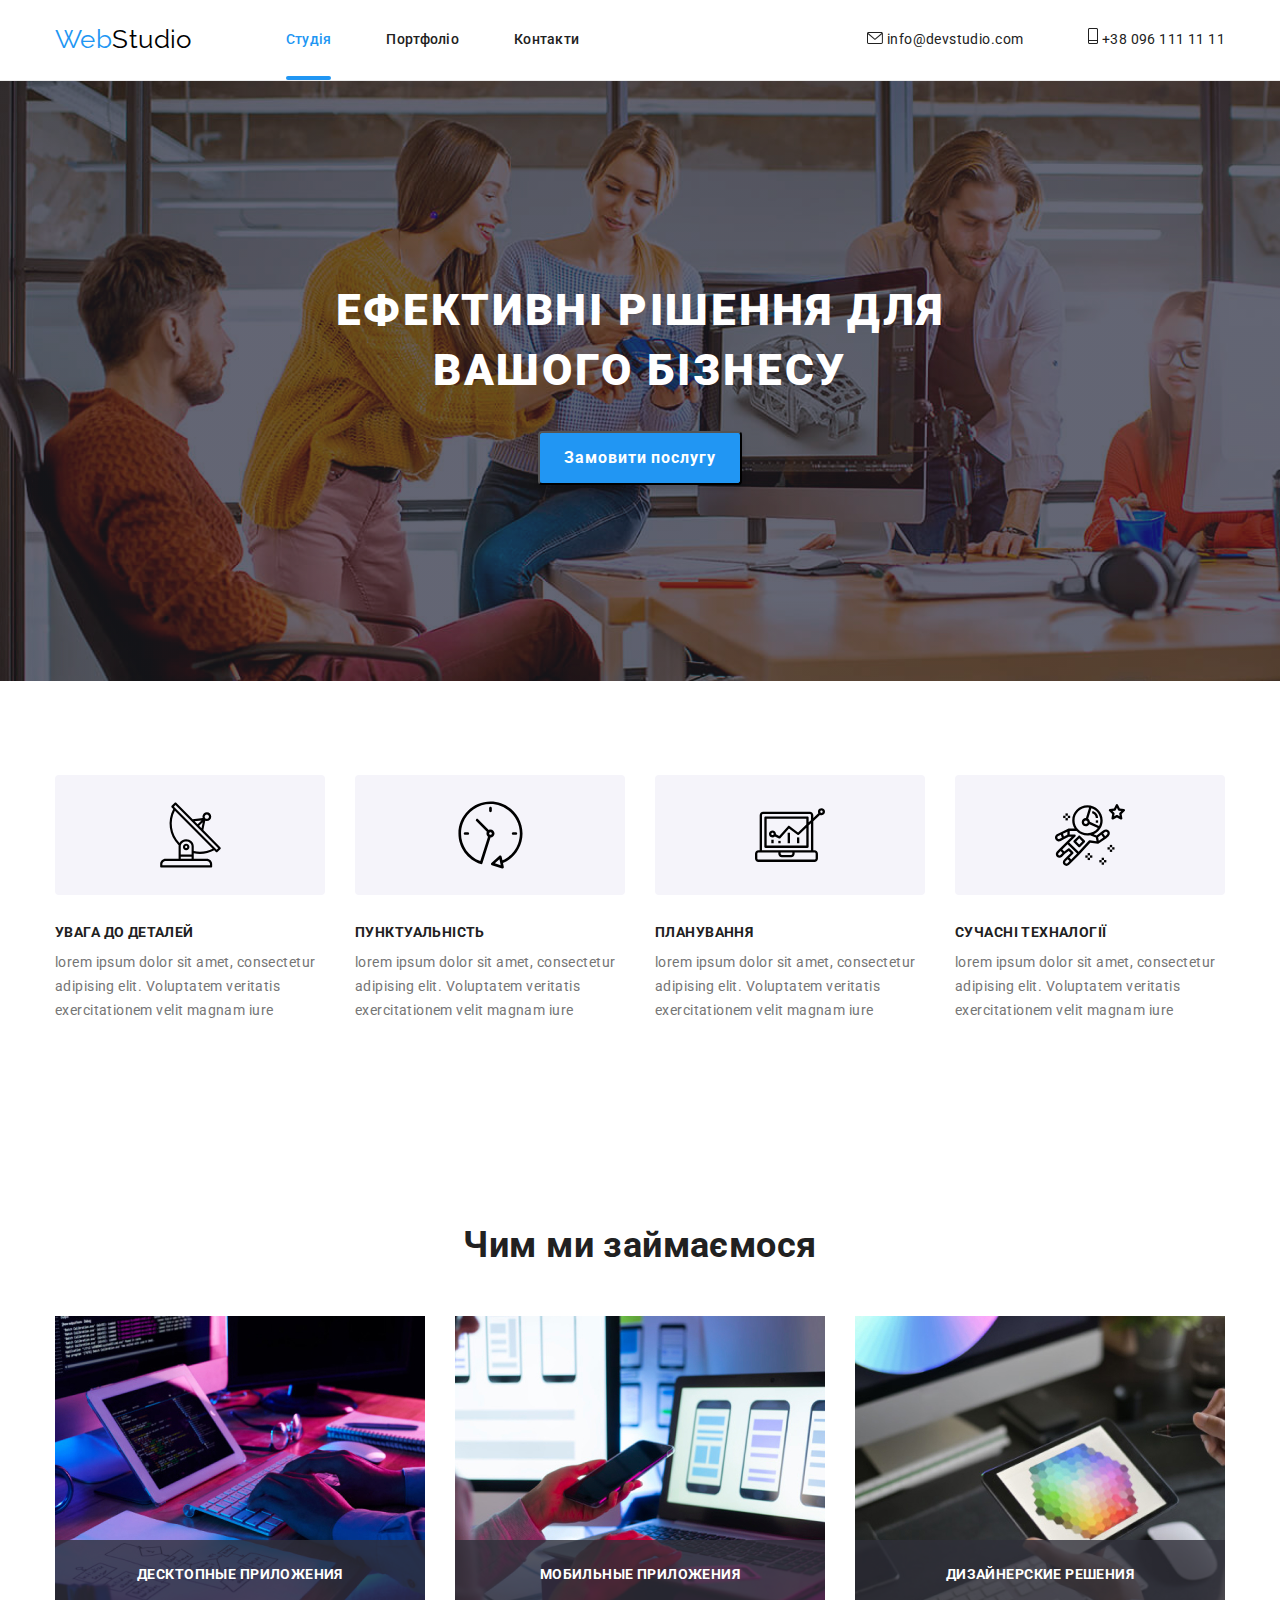
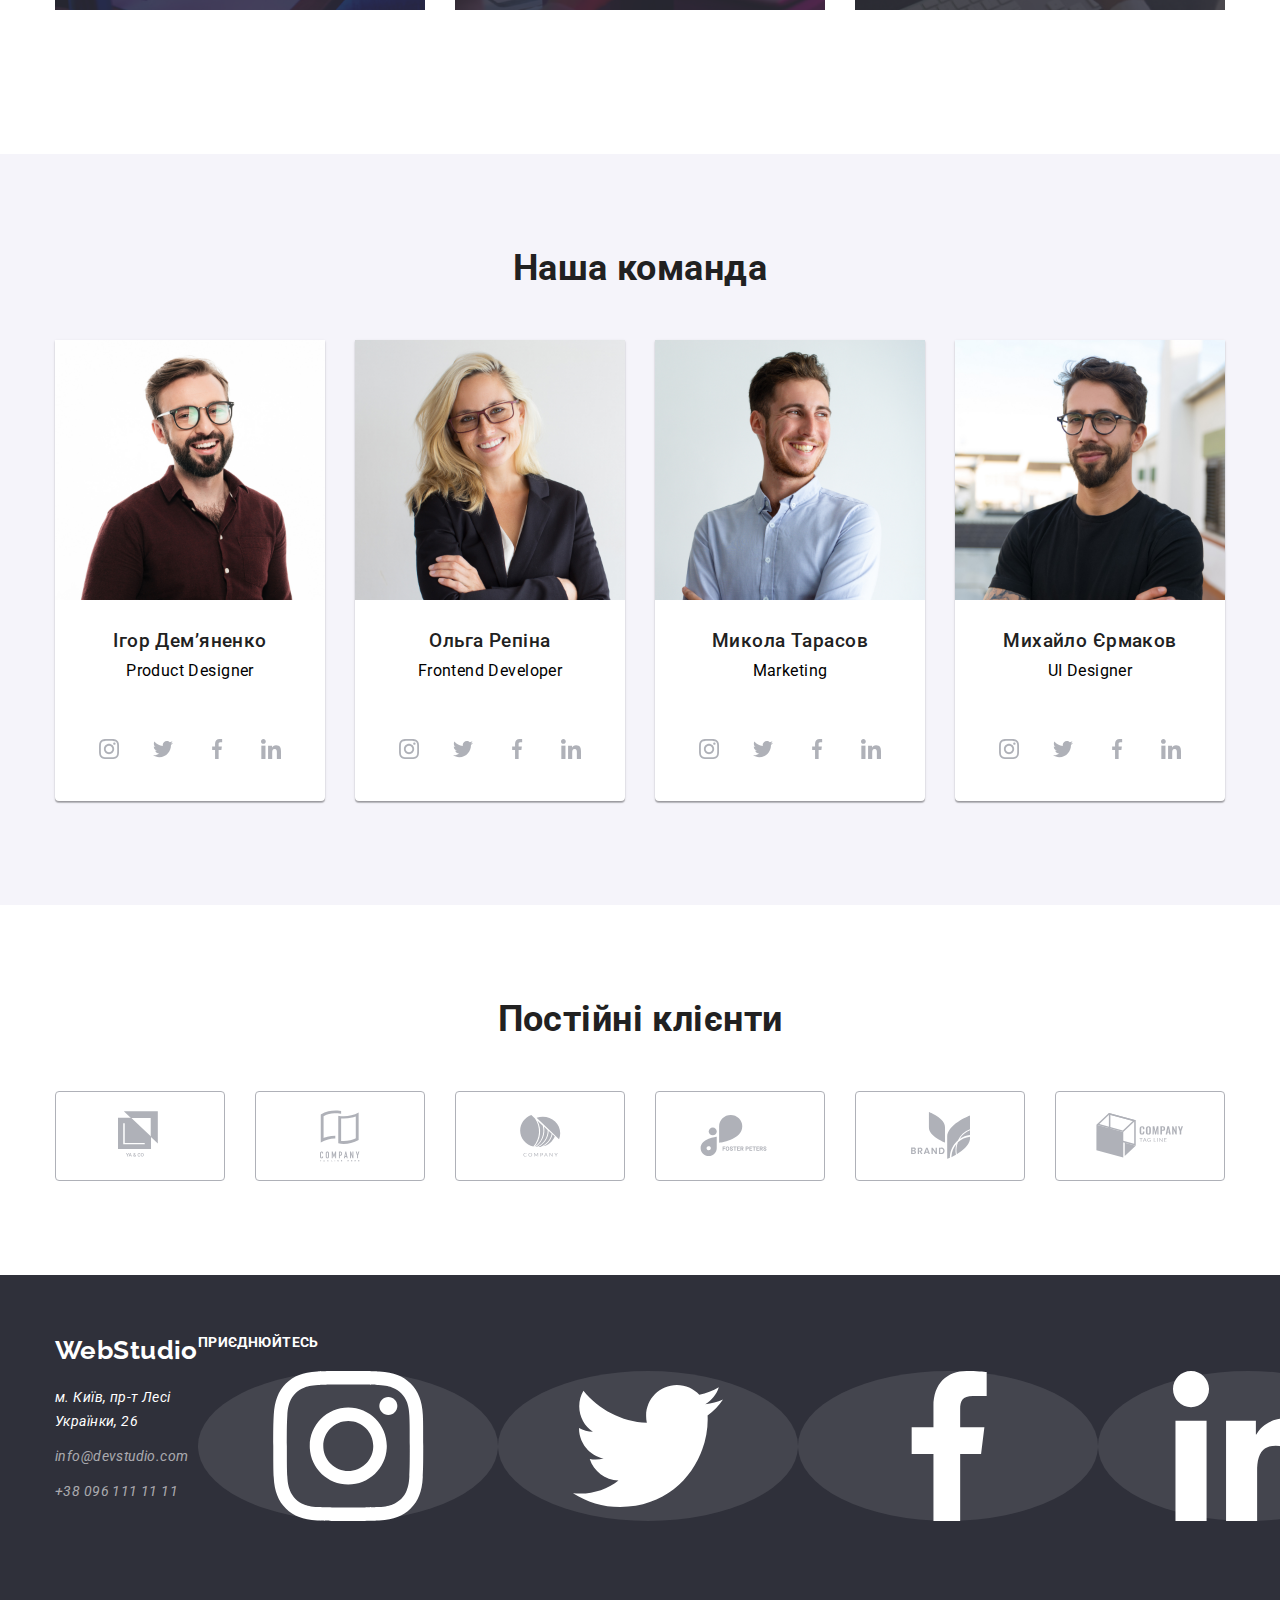
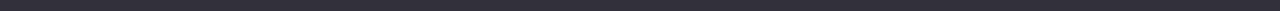
==== commit df9aa4a7: "commit" ====
--- a/index.html
+++ b/index.html
@@ -240,32 +240,67 @@
 
     </section>
     
-     <footer class="footer-bg">
-      <div class="container"> 
-        <div><a href=""class="link logo">Web
-        <span class="logo-footer">Studio</span>          
-     </a>
-   
-   <address>
-     <ul class="list">
-       <li class="adres">м. Київ, пр-т Лесі Українки, 26</li>
-     <li class="adres-nav"><a href="mailto:info@devstudio.com"class="link-nav">mailto:info@devstudio.com</a></li>
-     <li class="adres-nav"><a href="tel:+380961111111"class="link-nav">+380961111111</a></li>
-     </ul>
-   </address>
-  </div>
-
-  <div class="blok">
-    <span class="joy">Приєднуйтесь</span>
-    <ul class="list section-li" >
-       <li class="item-client"><svg class="item-client" width="22" haighi="22"><use href="./img/sprite.svg#icon-instagram"></use></svg></a></li>
-        <li class="item-client"><svg class="item-client" width="10" haighi="20"><use href="./img/sprite.svg#icon-twitter"></use></svg></a></li>
-        <li class="item-client"><svg class="item-client" width="10" haighi="20"><use href="./img/sprite.svg#icon-facebook"></use></svg></a></li>
-        <li class="item-client"><svg class="item-client" width="20" haighi="20"><use href="./img/sprite.svg#icon-linkedin"></use></svg></a></li>
-     </ul>
-  </div>
-     </div>
-     </footer>
+    <footer class="footer">
+      <div class="container">
+        <div class="widget-blok">
+          <a href="./" class="logo-footer link"><span class="logo__interactive">Web</span>Studio</a>
+          <address>
+            <ul class="address-list list">
+              <li class="address-list__item"><a href="https://goo.gl/maps/z1aMbXeDLYvuJwHd9"
+                  class="address-list--address link" target="_blank">м.
+                  Київ, пр-т Лесі Українки, 26</a></li>
+              <li class="address-list__item"><a href="mailto:info@devstudio.com"
+                  class="link address-list__contacts">info@devstudio.com</a>
+              </li>
+              <li class="address-list__item"><a href="tel:+380961111111" class="link address-list__contacts">+38 096 111
+                  11
+                  11</a>
+              </li>
+            </ul>
+          </address>
+        </div>
+  
+        <div class="widget-blok">
+          <b class="join">Приєднюйтесь</b>
+          <ul class="list social-icon">
+            <li class="social-icon__item"><a href="" class="footer-icon__link" target="_blank"><svg
+                  class="social-icon__icon">
+                  <use href="./img/sprite.svg#icon-instagram"></use>
+                </svg></a></li>
+            <li class="social-icon__item"><a href="" class="footer-icon__link" target="_blank"><svg
+                  class="social-icon__icon">
+                  <use href="./img/sprite.svg#icon-twitter"></use>
+                </svg></a></li>
+            <li class="social-icon__item"><a href="" class="footer-icon__link" target="_blank"><svg
+                  class="social-icon__icon">
+                  <use href="./img/sprite.svg#icon-facebook"></use>
+                </svg></a></li>
+            <li class="social-icon__item"><a href="" class="footer-icon__link" target="_blank"><svg
+                  class="social-icon__icon">
+                  <use href="./img/sprite.svg#icon-linkedin"></use>
+                </svg></a></li>
+          </ul>
+        </div>
+  
+        <div class="widget-blok">
+          <b class="join">Підпишіться на оссилку</b>
+          <form class="footer-form">
+            <label>
+              <input type="email" name="email" placeholder="E-mail" novalidate class="footer-form__input" />
+            </label>
+            <button type="submit" class="footer-form__button">
+              підписатися
+              <svg class="footer-form__icon" width="24" height="24">
+                <use href="./images/icons/sprite.svg#icon-send"></use>
+              </svg>
+            </button>
+          </form>
+  
+        </div>
+  
+      </div>
+    </footer>
+  
 
     <!--Приєднуйтесь -->
      <!-- <section class="section-ikon"> -->
--- a/css/stayl.css
+++ b/css/stayl.css
@@ -527,26 +527,27 @@
 }
 
  /* footer */
- .footer-bg{
+ 
+.footer {
   padding-top: 60px;
   padding-bottom: 60px;
-  background-color: #2F303A;
- }
-
- .adres{
-font-size: 14px;
-line-height: 1.7;
-
-color: #FFFFFF;
- }
-.adres-nav{
-  font-size: 14px;
-  line-height: 1.7;
-  
-  color: rgba(255, 255, 255, 0.6);
-
-}
-  
+  background-color: var(--hero-footer-background);
+}
+
+.footer .container {
+  justify-content: space-between;
+  display: flex;
+
+}
+
+.widget-blok {
+  flex-basis: calc((50% - 15px) / 2);
+}
+
+.widget-blok:last-child {
+  flex-basis: calc(50% - 15px);
+}
+
 .logo-footer {
   display: block;
   margin-bottom: 20px;
@@ -558,64 +559,99 @@
   color: #FFFFFF;
 }
 
-.link-nav{
-  color: #ECECEC;
-}
-
-.teem{
-  position: absolute;
-width: 116px;
-height: 16px;
-left: 516px;
-top: 2749px;
-
-font-family: 'Roboto';
-font-style: normal;
-font-weight: 700;
-font-size: 14px;
-line-height: 1.19;
-color: #FFFFFF;
-
-}
-
-/* Приєднуйтесь */
-.section-ikon{
-  background: #2F303A;
-}
-
-.section-link{
-  padding-top: 94px;
-  padding-bottom: 94px;
+.address-list--address {
+  font-size: 14px;
+  line-height: 1.71;
   color: #FFFFFF;
 }
 
-.section-li{
-  display: flex;
-  flex-wrap: wrap;
-  margin-top: -10px;
-  margin-left: -10px;
+.address-list__contacts {
+  font-size: 14px;
+  line-height: 1.78;
+  color: rgba(255, 255, 255, 0.6);
+}
+
+.address-list__item {
+  margin-bottom: 10px;
+}
+
+.join {
+  margin-bottom: 20px;
+  display: block;
+  font-weight: 700;
+  font-size: 14px;
+  line-height: 1.14;
+  text-transform: uppercase;
   color: #FFFFFF;
 }
 
-.section-li > .item-client{
- flex-basis: calc((100% - 30px * 4) / 4);
-  margin-top: 10px;
+.footer-icon__link {
+  display: flex;
+  justify-content: center;
+  align-items: center;
+  width: 100%;
+  height: 100%;
+  border-radius: 50%;
+  fill: #FFFFFF;
+  background: rgba(255, 255, 255, 0.1);
+  transform: color var(--animation), backround-color var(--animatiom);
+}
+
+.footer-icon__link:hover,
+.footer-icon__link:focus {
+  background-color: var(--accent-color);
+  fill: #FFFFFF;
+}
+
+
+/* Підпишіться на розсилку */
+.footer-form__input {
+  width: 350px;
+  border-radius: 4px;
+  padding-top: 15px;
+  padding-bottom: 15px;
+  padding-left: 16px;
+
+  border: 1px solid rgba(255, 255, 255, 0.3);
+  color: rgba(255, 255, 255, 0.6);
+  background-color: var(--primary-background);
+  filter: drop-shadow(0px 4px 4px rgba(0, 0, 0, 0.15));
+
+  line-height: 1.25;
+  letter-spacing: 0.03em;
+  margin-right: 12px;
+}
+
+.footer-form__button {
+  display: inline-flex;
+  justify-content: center;
+  align-items: center;
+  width: 200px;
+  padding: 10px;
+
+  background: #2196f3;
+  color: #ffffff;
+  box-shadow: 0px 4px 4px rgba(0, 0, 0, 0.15);
+  border-radius: 4px;
+  border: none;
+
+  transition: color 250ms cubic-bezier(0.4, 0, 0.2, 1), background-color 250ms cubic-bezier(0.4, 0, 0.2, 1),
+    border-color 250ms cubic-bezier(0.4, 0, 0.2, 1), box-shadow 250ms cubic-bezier(0.4, 0, 0.2, 1);
+
+  font-weight: 700;
+  font-size: 16px;
+  line-height: 1.88;
+  letter-spacing: 0.06em;
+
+  cursor: pointer;
+}
+
+.footer-form__button:hover,
+.footer-form__button:focus {
+  background-color: #188ce8;
+}
+
+.footer-form__icon {
+  fill: currentColor;
   margin-left: 10px;
-}
-
-.item-client{
-  color: #FFFFFF;
-}
-
-.joy{
-  font-family: 'Roboto';
-font-style: normal;
-font-weight: 700;
-font-size: 14px;
-line-height: 16px;
-letter-spacing: 0.03em;
-text-transform: uppercase;
-
-color: #FFFFFF;
-
 }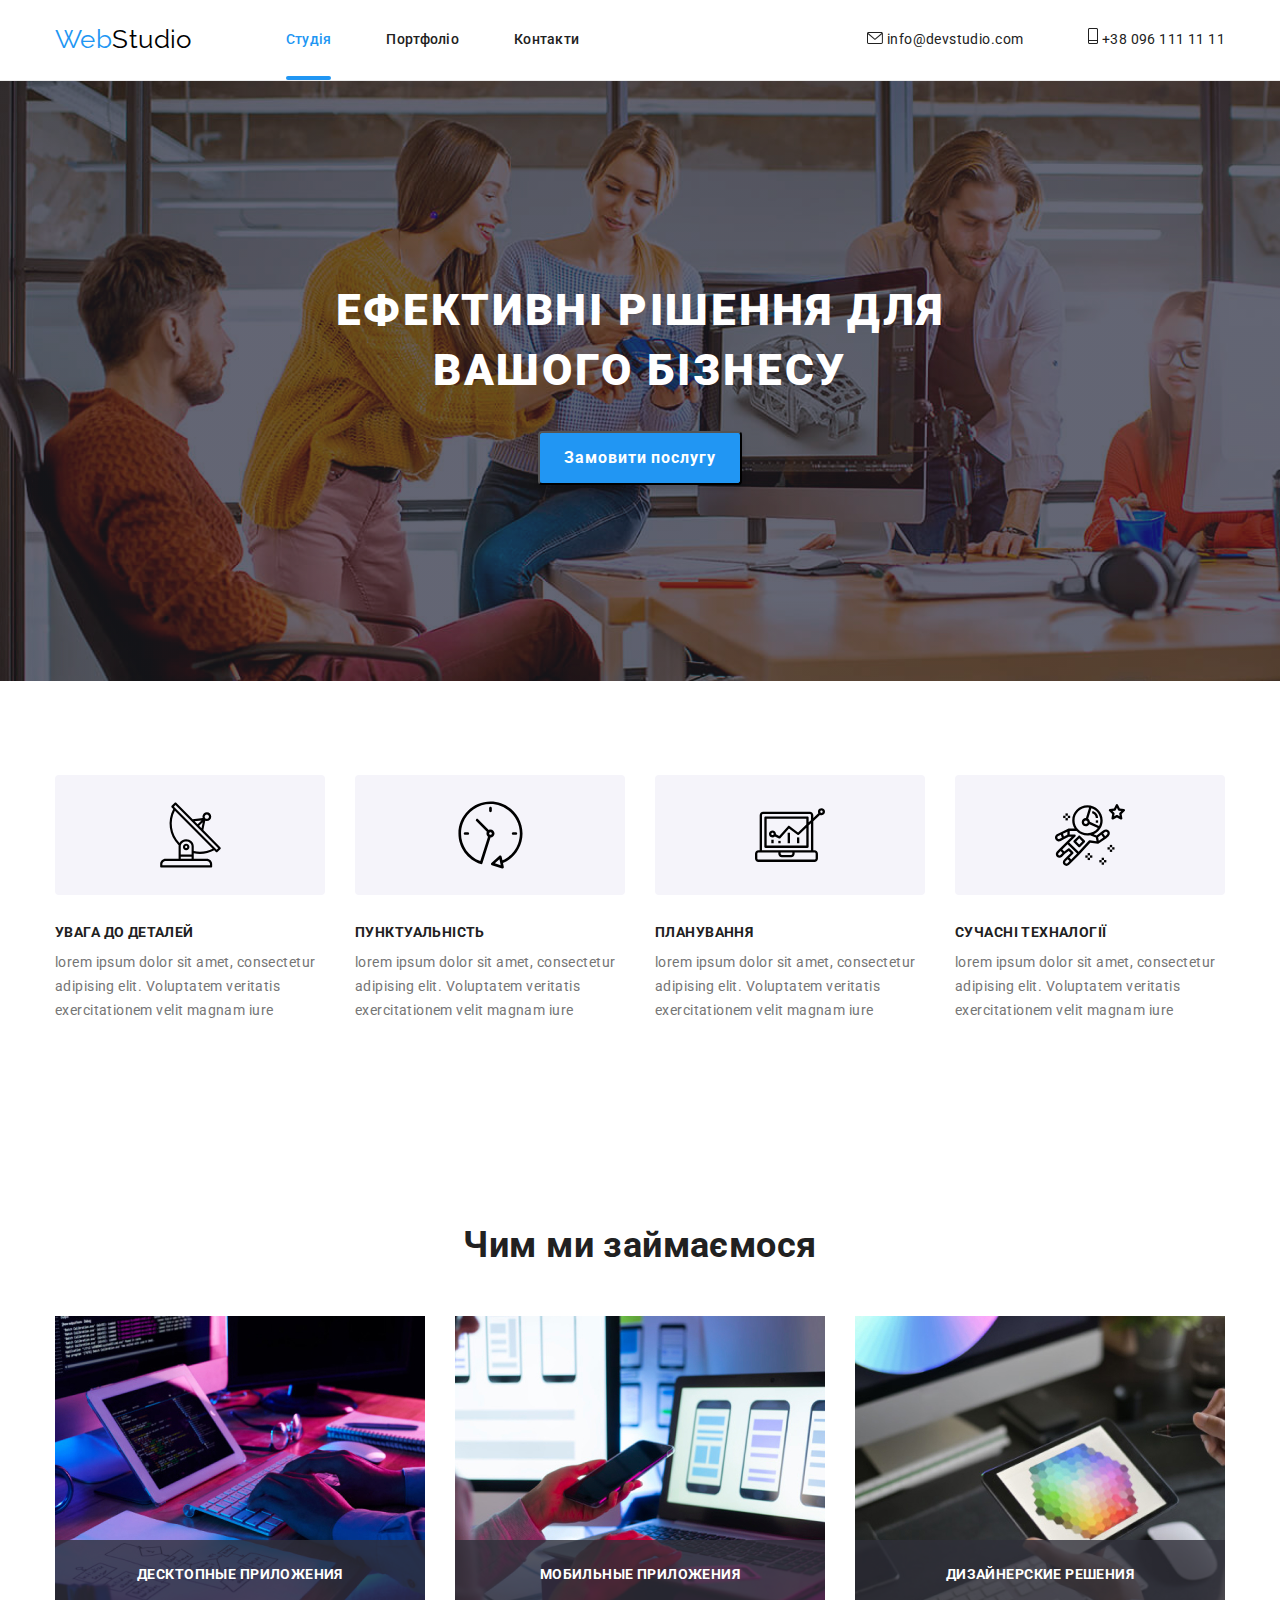
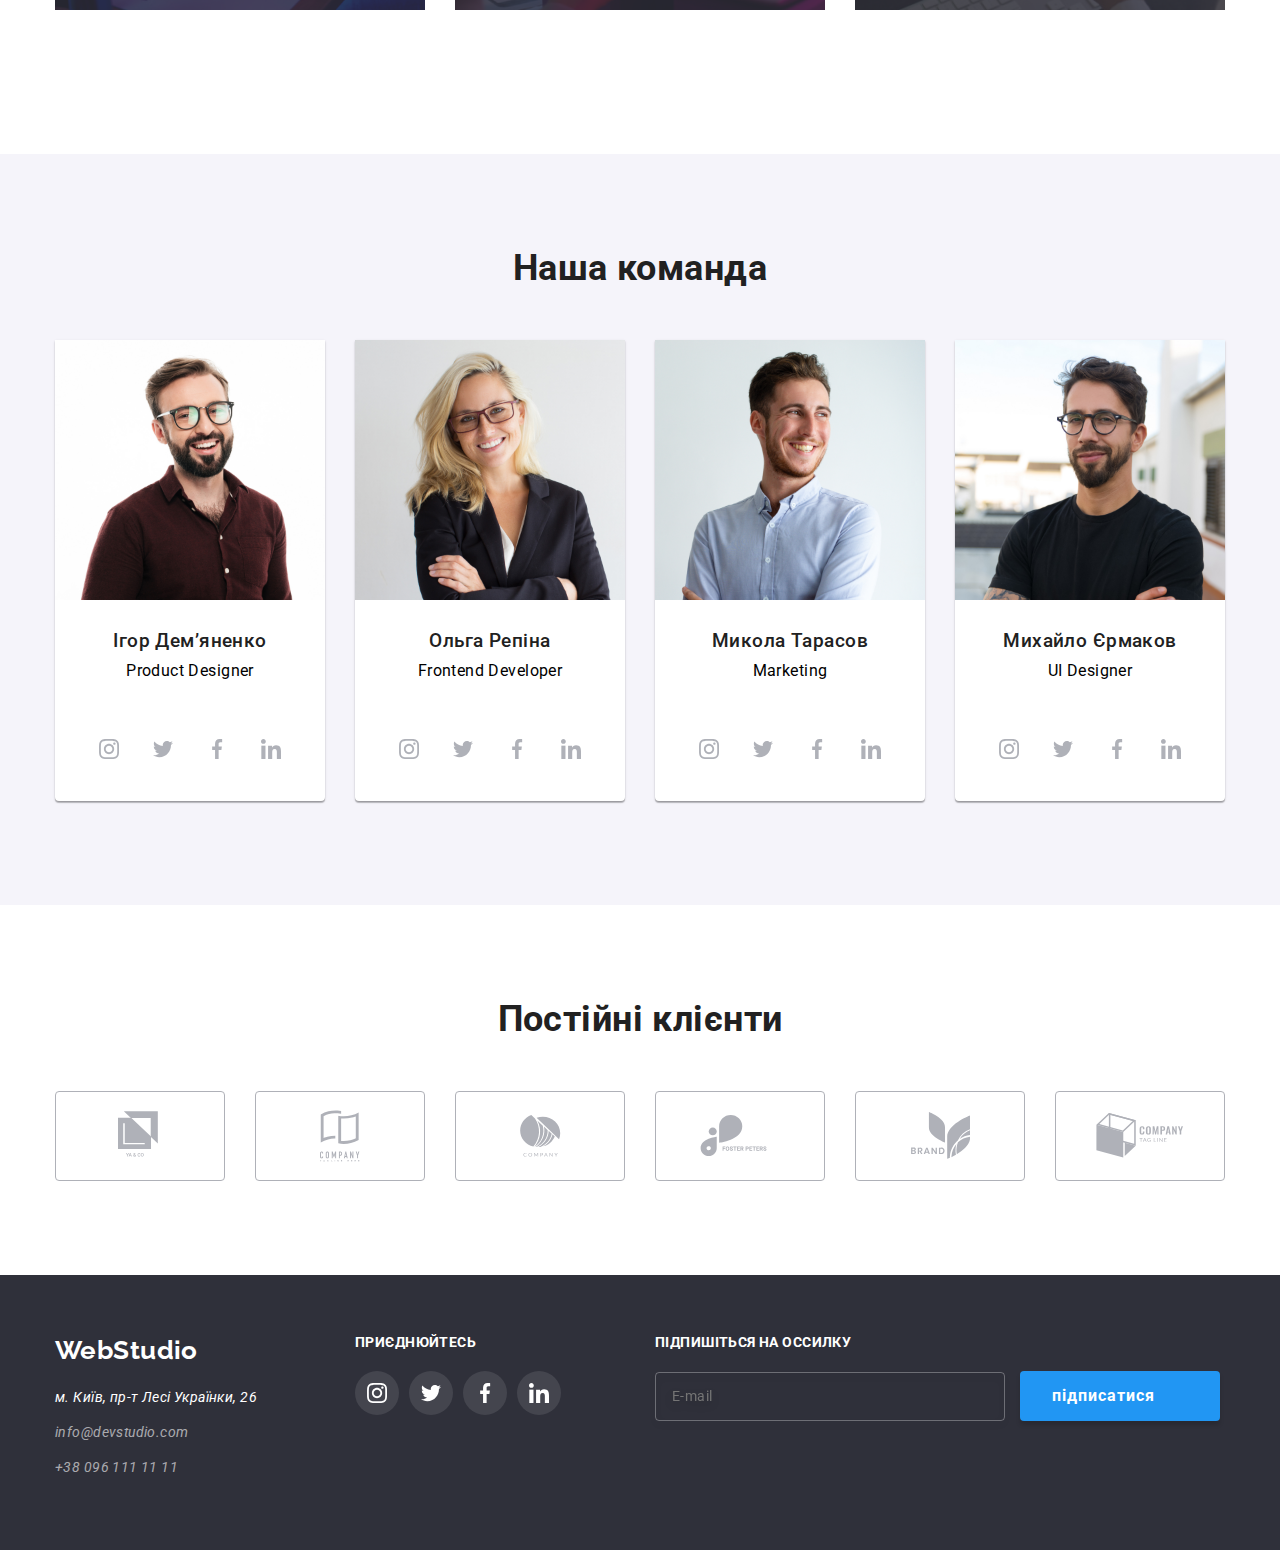
==== commit 2f7d51d6: "commit" ====
--- a/index.html
+++ b/index.html
@@ -263,20 +263,20 @@
         <div class="widget-blok">
           <b class="join">Приєднюйтесь</b>
           <ul class="list social-icon">
-            <li class="social-icon__item"><a href="" class="footer-icon__link" target="_blank"><svg
-                  class="social-icon__icon">
-                  <use href="./img/sprite.svg#icon-instagram"></use>
-                </svg></a></li>
-            <li class="social-icon__item"><a href="" class="footer-icon__link" target="_blank"><svg
-                  class="social-icon__icon">
-                  <use href="./img/sprite.svg#icon-twitter"></use>
-                </svg></a></li>
-            <li class="social-icon__item"><a href="" class="footer-icon__link" target="_blank"><svg
-                  class="social-icon__icon">
-                  <use href="./img/sprite.svg#icon-facebook"></use>
-                </svg></a></li>
-            <li class="social-icon__item"><a href="" class="footer-icon__link" target="_blank"><svg
-                  class="social-icon__icon">
+            <li class="social-icon-item"><a href="" class="footer-icon__link" target="_blank"><svg
+                  class="icon">
+                  <use href="./img/sprite.svg#icon-instagram"></use>
+                </svg></a></li>
+            <li class="social-icon-item"><a href="" class="footer-icon__link" target="_blank"><svg
+                  class="icon">
+                  <use href="./img/sprite.svg#icon-twitter"></use>
+                </svg></a></li>
+            <li class="social-icon-item"><a href="" class="footer-icon__link" target="_blank"><svg
+                  class="icon">
+                  <use href="./img/sprite.svg#icon-facebook"></use>
+                </svg></a></li>
+            <li class="social-icon-item"><a href="" class="footer-icon__link" target="_blank"><svg
+                  class="icon">
                   <use href="./img/sprite.svg#icon-linkedin"></use>
                 </svg></a></li>
           </ul>
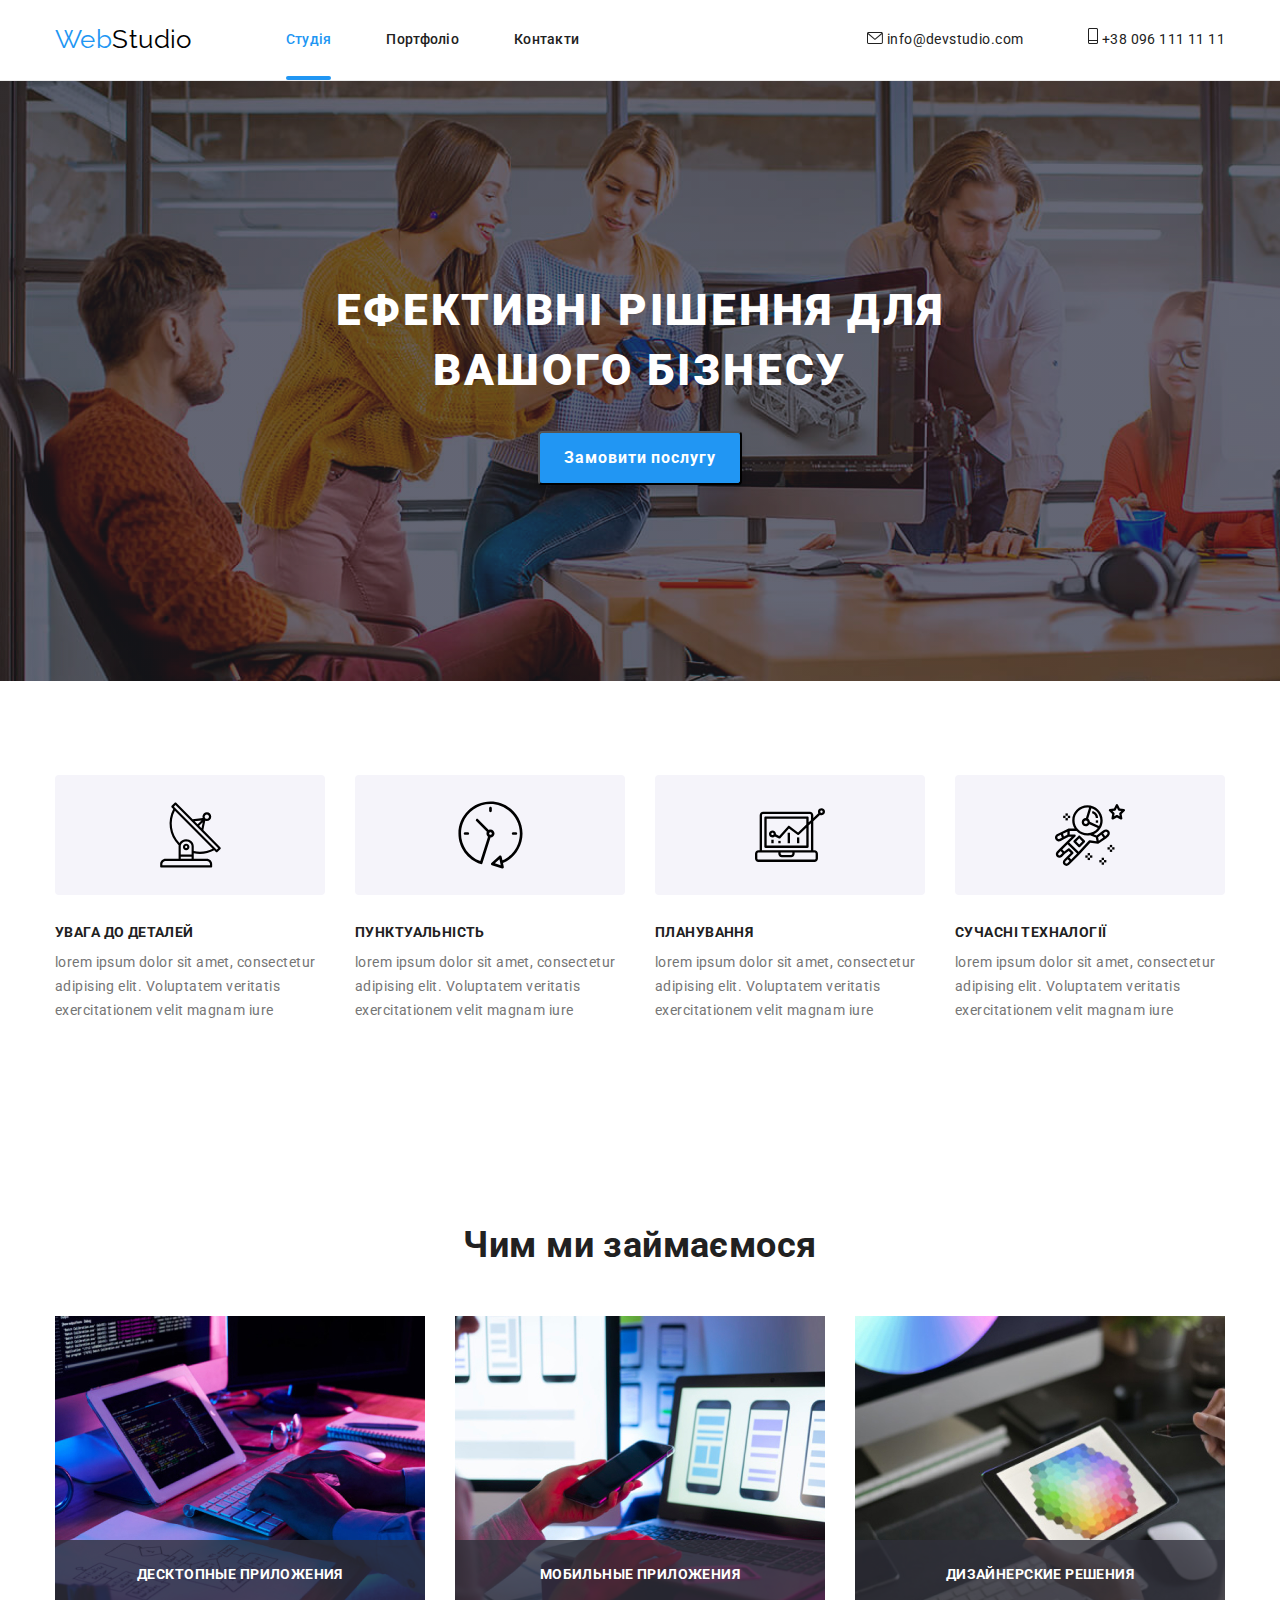
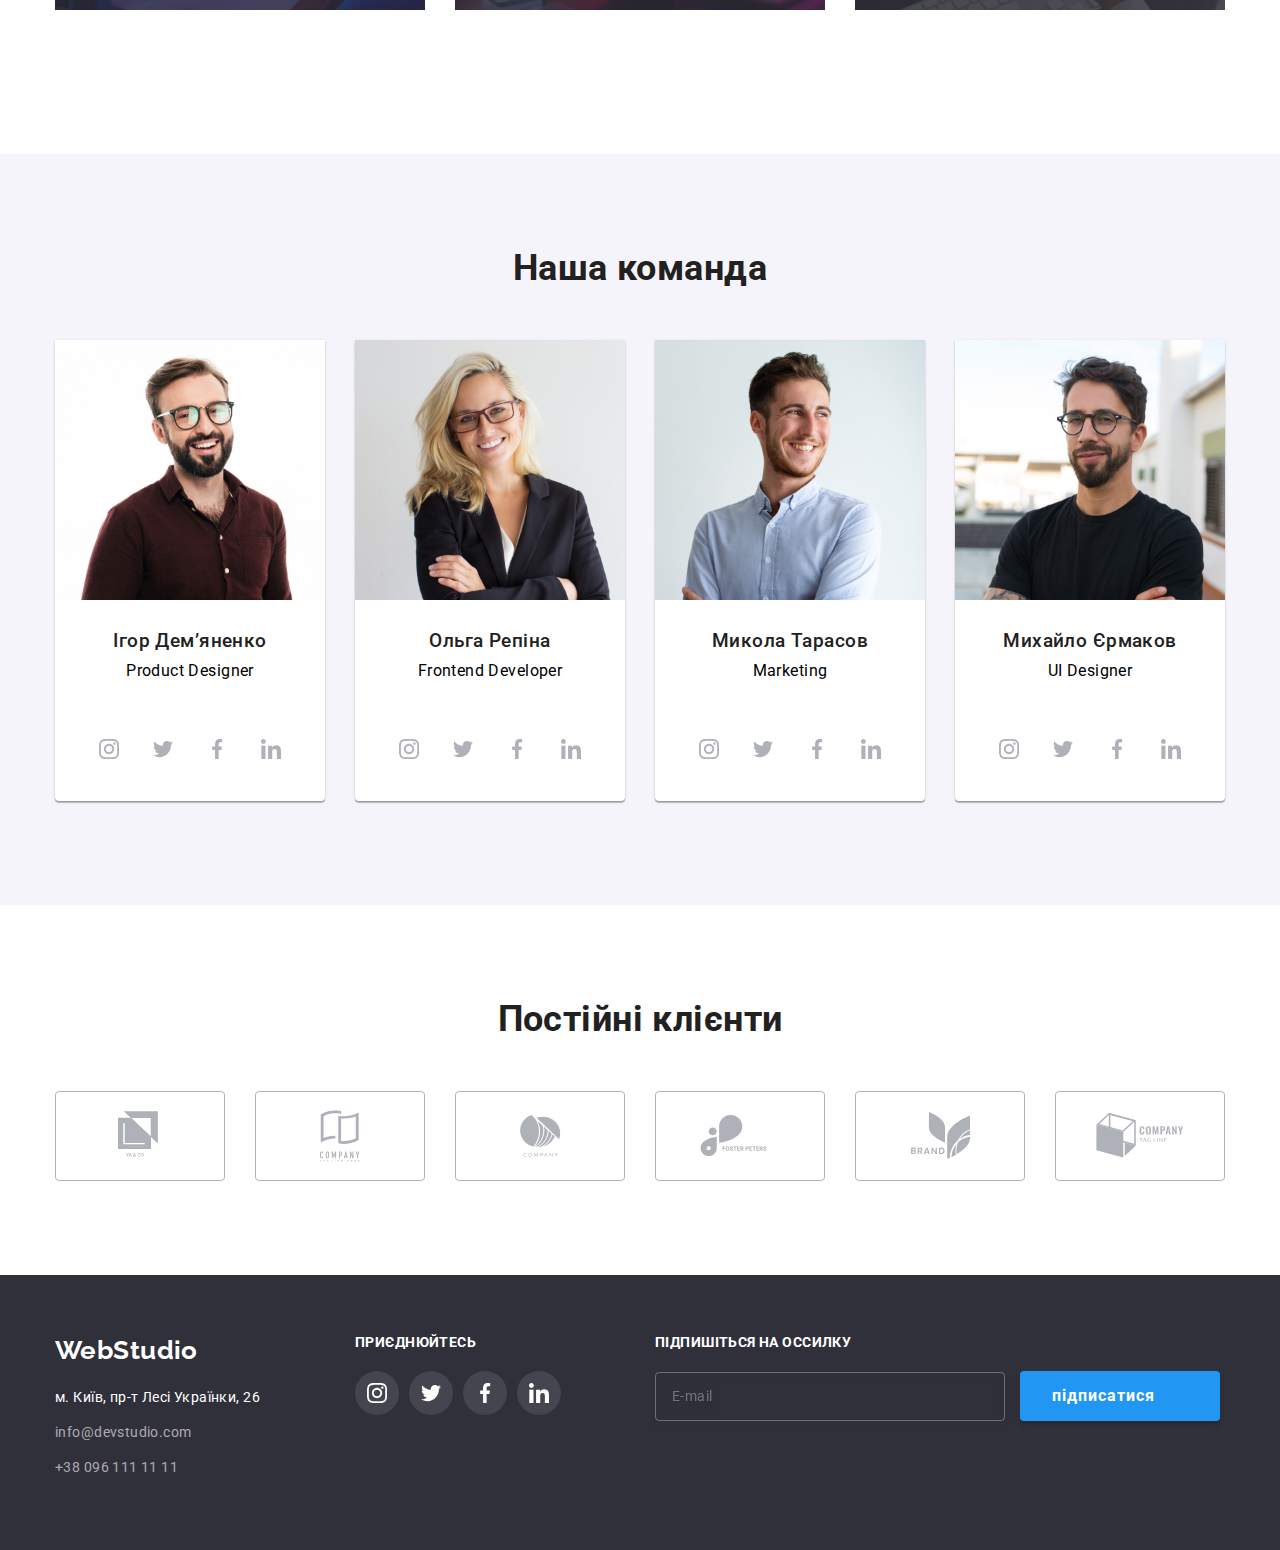
==== commit b772d1f5: "commit" ====
--- a/index.html
+++ b/index.html
@@ -300,16 +300,11 @@
   
       </div>
     </footer>
-  
-
-    <!--Приєднуйтесь -->
-     <!-- <section class="section-ikon"> -->
-     
-     <!-- </section> -->
-
-
+  <div class="bacdrop"></div>
+
+ 
     </main>
         
-    
+    <script src="./js/modal.js"></script>
 </body>
 </html>--- a/css/stayl.css
+++ b/css/stayl.css
@@ -5,7 +5,9 @@
     --primary-background-color: #f5f4fa;
     --hero-footer-background: #2f303a;
     --nav-footer-colot: rgba(255, 255, 255, 0.6);
-    --animation-color:125 ;
+    --animation-color:125ms ;
+    --animation:  250ms ease-in;
+     
 }
 
 
@@ -58,6 +60,8 @@
   .link {
     text-decoration: none;
     color: var(--primary-text-color);
+    font-style: normal;
+    transition:color var(--animatiom) cubic-bezier(0.4, 0, 0.2, 1);
   }
 
   
@@ -97,7 +101,7 @@
     font-size: 26px;
     line-height: 1.19;
     color: #000000;
-    transition:color:var(--animation)
+    transition:color var(--animation) cubic-bezier(0.4, 0, 0.2, 1);
     }
     
     .logo-interactive {
@@ -199,6 +203,7 @@
   line-height: 1.87;
   letter-spacing: 0.06em;
   cursor: pointer;
+  transition:color var(--animatiom),background-color var(--animatiom) cubic-bezier(0.4, 0, 0.2, 1);
   }
 
   .hero-button:hover,
@@ -337,7 +342,7 @@
   border-radius: 50%;
   fill: #AFB1B8;
   background-color: #ffffff;
-  
+  transition: fill var(--animation) background-color var(--animatiom) cubic-bezier(0.4, 0, 0.2, 1);
 }
 
 .social-icon>.social-icon-item:not(:last-child) {
@@ -347,13 +352,14 @@
 .social-icon {
   display: inline-flex;
   padding-bottom: 30px;
-
+  transition: fill var(--animatiom);
 }
 
 .social-icon-link:hover,
 .social-icon-link:focus {
   background-color: var(--accent-color);
   fill: #ffffff;
+  transition: var(--animatiom), background-color var(--animatiom) ;
 }
  
 
@@ -390,9 +396,14 @@
   border: 1px solid #AFB1B8;
   border-radius: 4px;
   fill: #AFB1B8;
-}
+  transition: var(--animatiom), border var(--animatiom) 
+}
+
  /* портфолио */
- 
+
+
+
+
 .description {
   padding: 20px 24px;
   background: #FFFFFF;
@@ -400,6 +411,7 @@
   border-right: 1px solid var(--border-color);
   border-left: 1px solid var(--border-color);
   border-bottom: 1px solid var(--border-color);
+  transition: var(--animation) border var(--animatiom);
 }
 
 .description:hover,
@@ -416,7 +428,7 @@
   margin-top: -30px;
 }
 
-.projects-list > .projects-item:not(:last-child){
+ .projects-item{
   flex-basis: calc((100% - 30px * 3) / 3);
   margin-left: 30px;
   margin-top: 30px;
@@ -501,16 +513,17 @@
 }
 
 .button-menu{
-padding: 6px 22px;
-
+  padding: 6px 22px;
   background: #f5f4fa;
   font-weight: 500;
   font-size: 16px;
   line-height: 1.62;
   text-align: center;
   border: transparent;
+  box-shadow: 0px 3px 1px rgba(0, 0, 0, 0.1), 0px 1px 2px rgba(0, 0, 0, 0.08), 0px 2px 2px rgba(0, 0, 0, 0.12);
   border-radius: 4px;
   cursor: pointer;
+  transition:   var(--animatiom) cubic-bezier(0.4, 0, 0.2, 1);
 }
 
 .button-menu:focus,
@@ -594,7 +607,7 @@
   border-radius: 50%;
   fill: #FFFFFF;
   background: rgba(255, 255, 255, 0.1);
-  transform: color var(--animation), backround-color var(--animatiom);
+  transform: color var(--animation), backround-color var(--animatiom) cubic-bezier(0.4, 0, 0.2, 1);
 }
 
 .footer-icon__link:hover,
@@ -654,4 +667,8 @@
 .footer-form__icon {
   fill: currentColor;
   margin-left: 10px;
-}+}
+
+    /* Modal */
+
+    